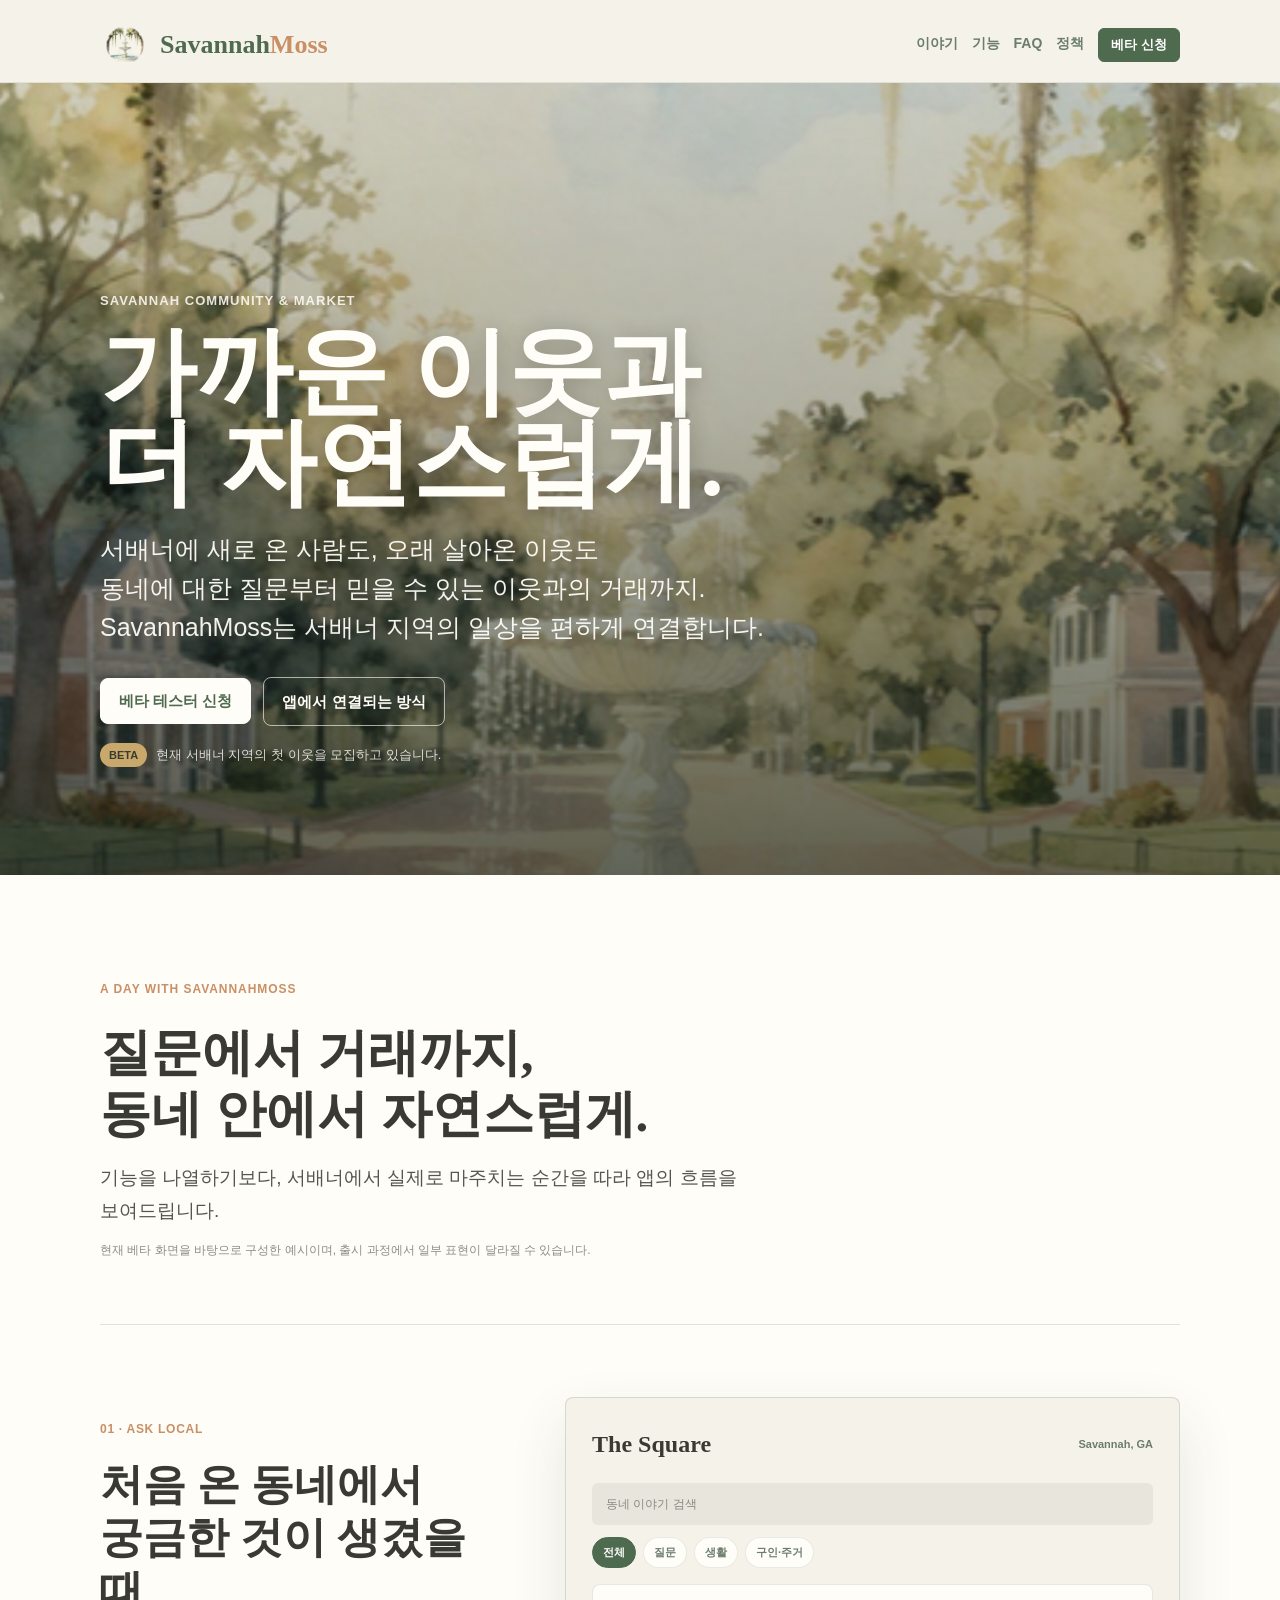
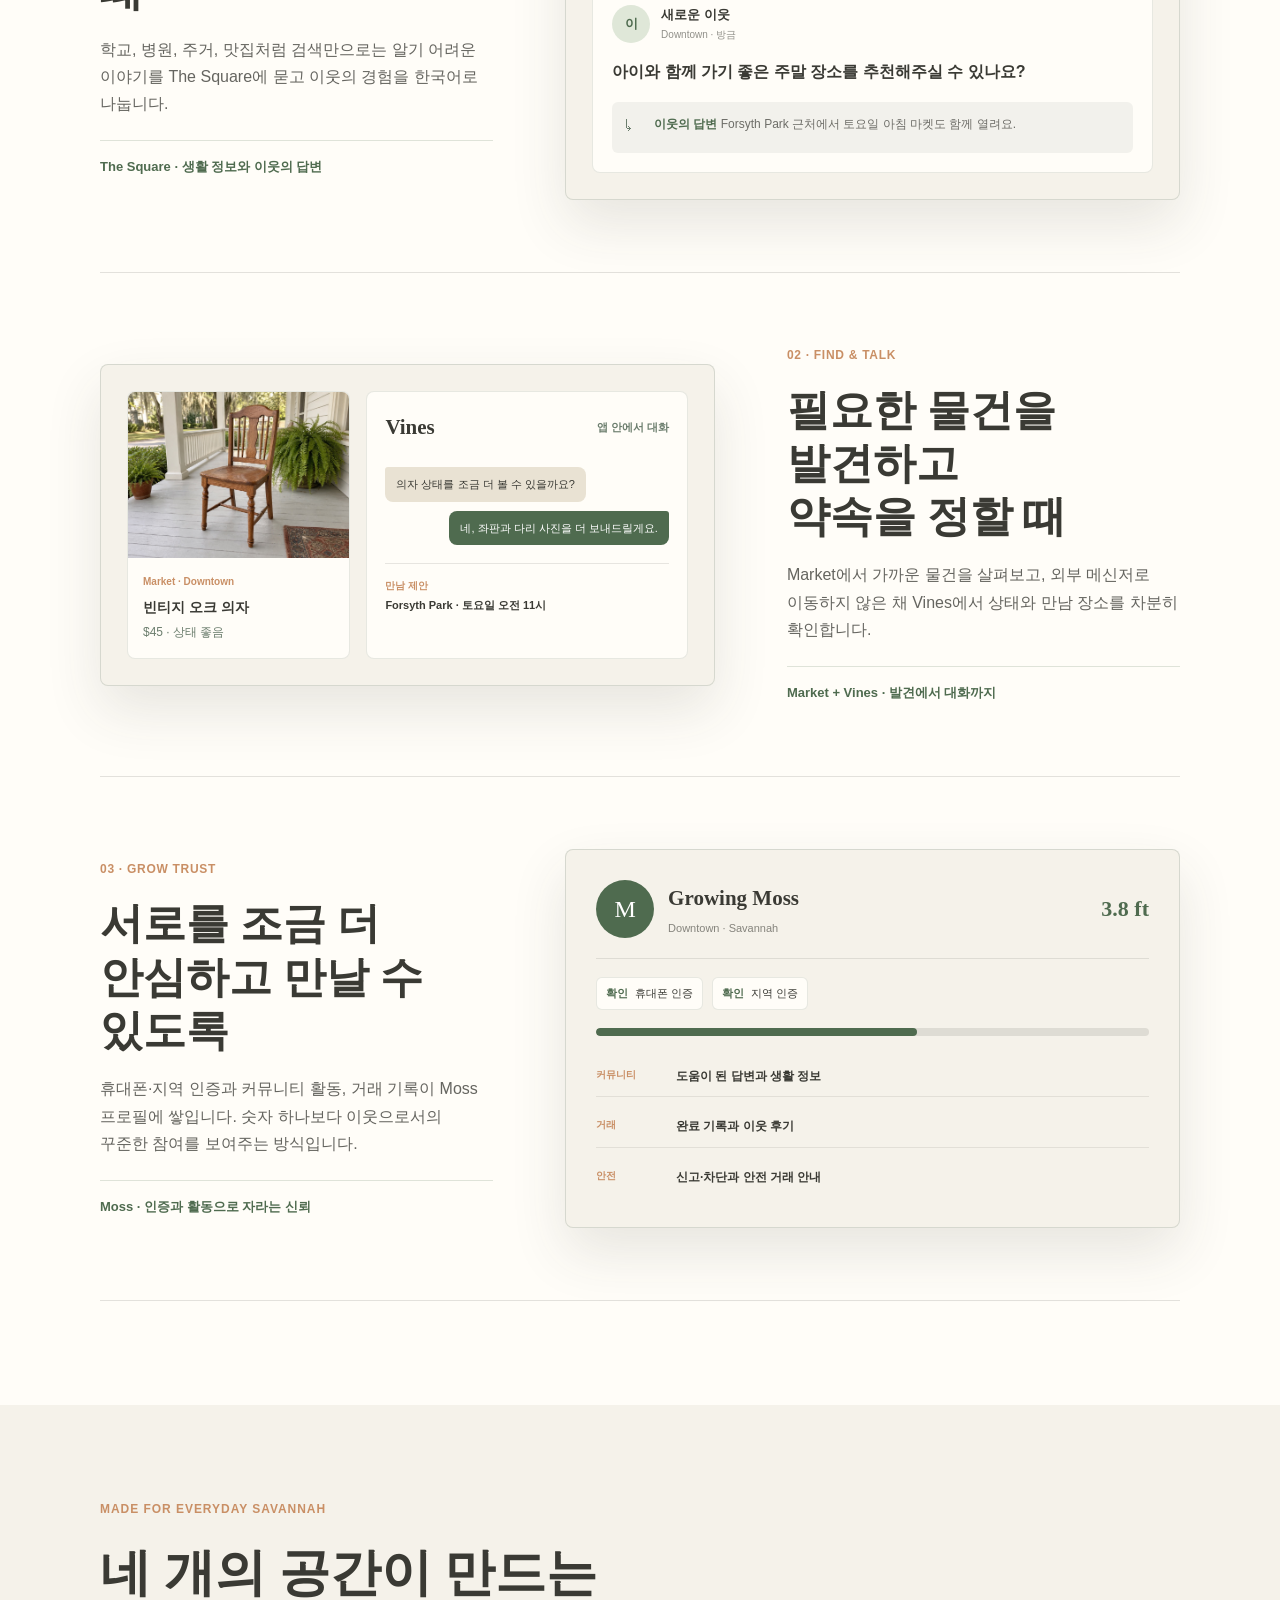
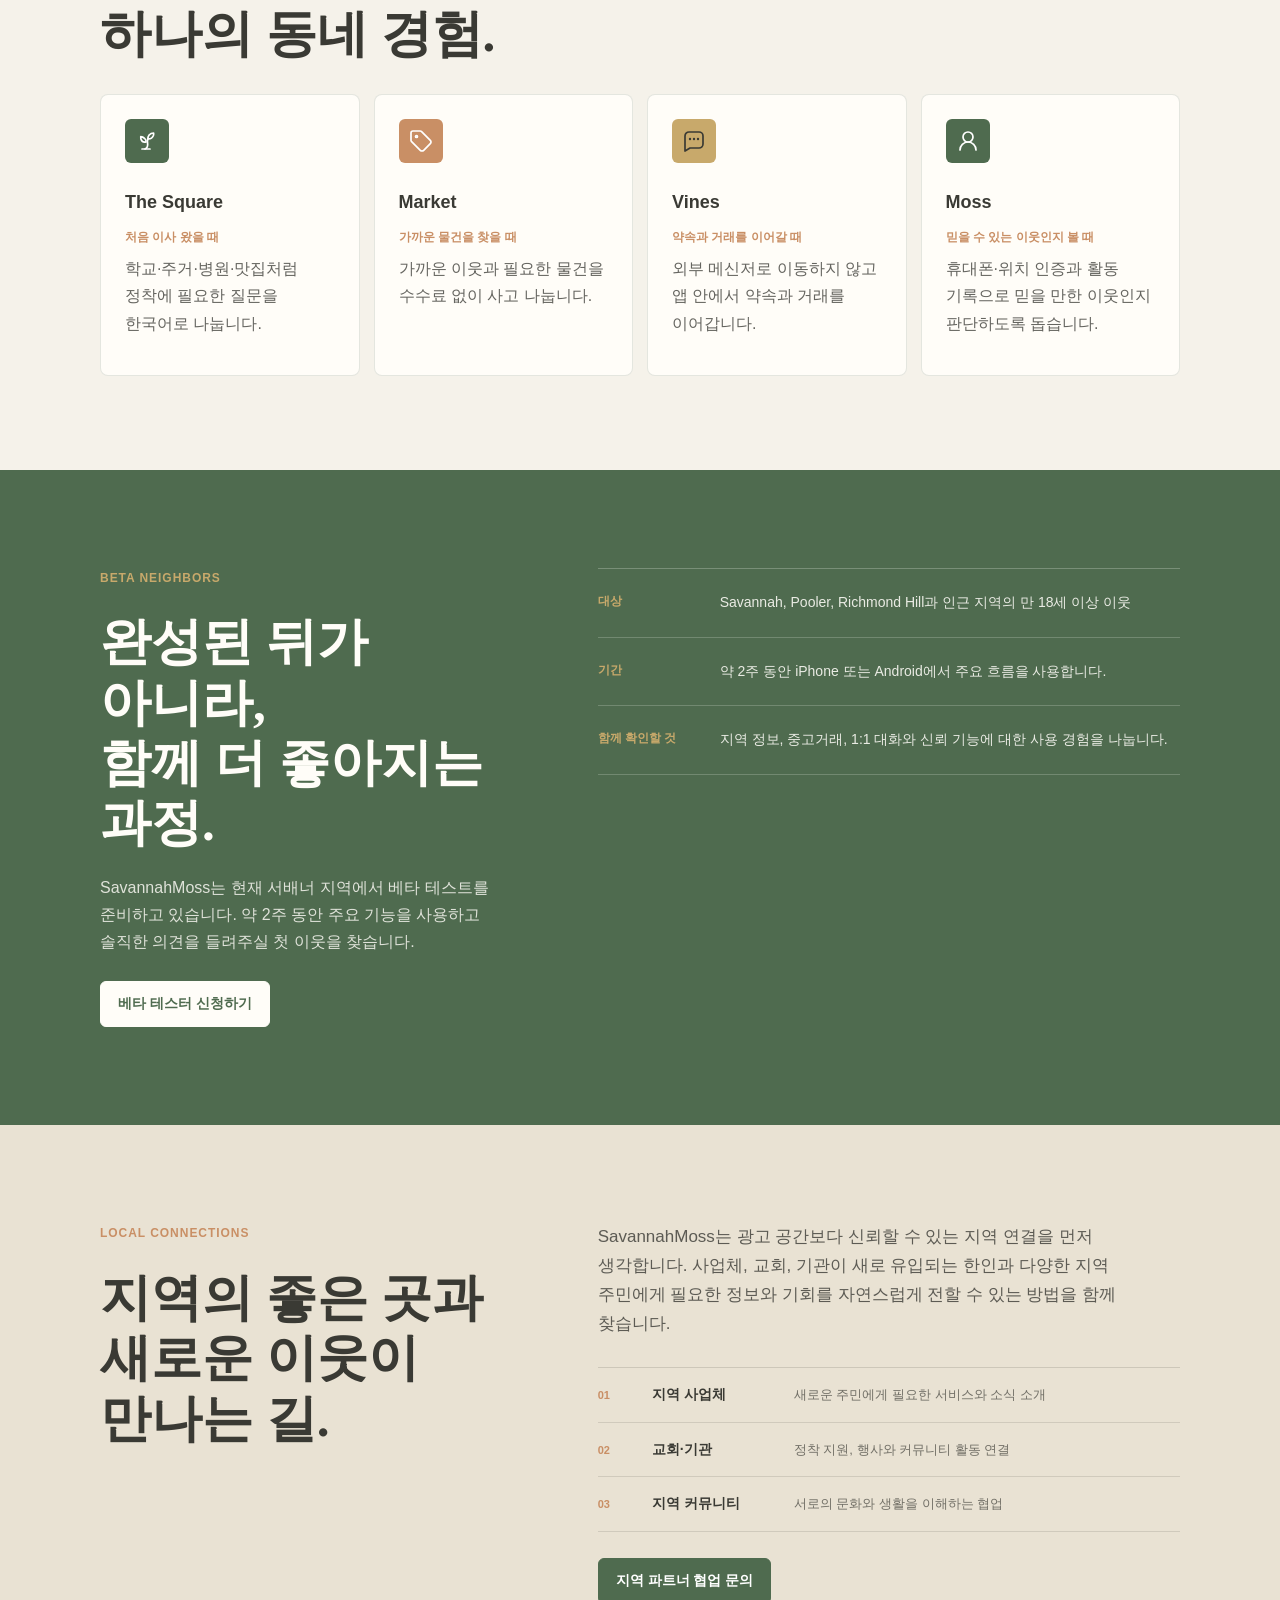
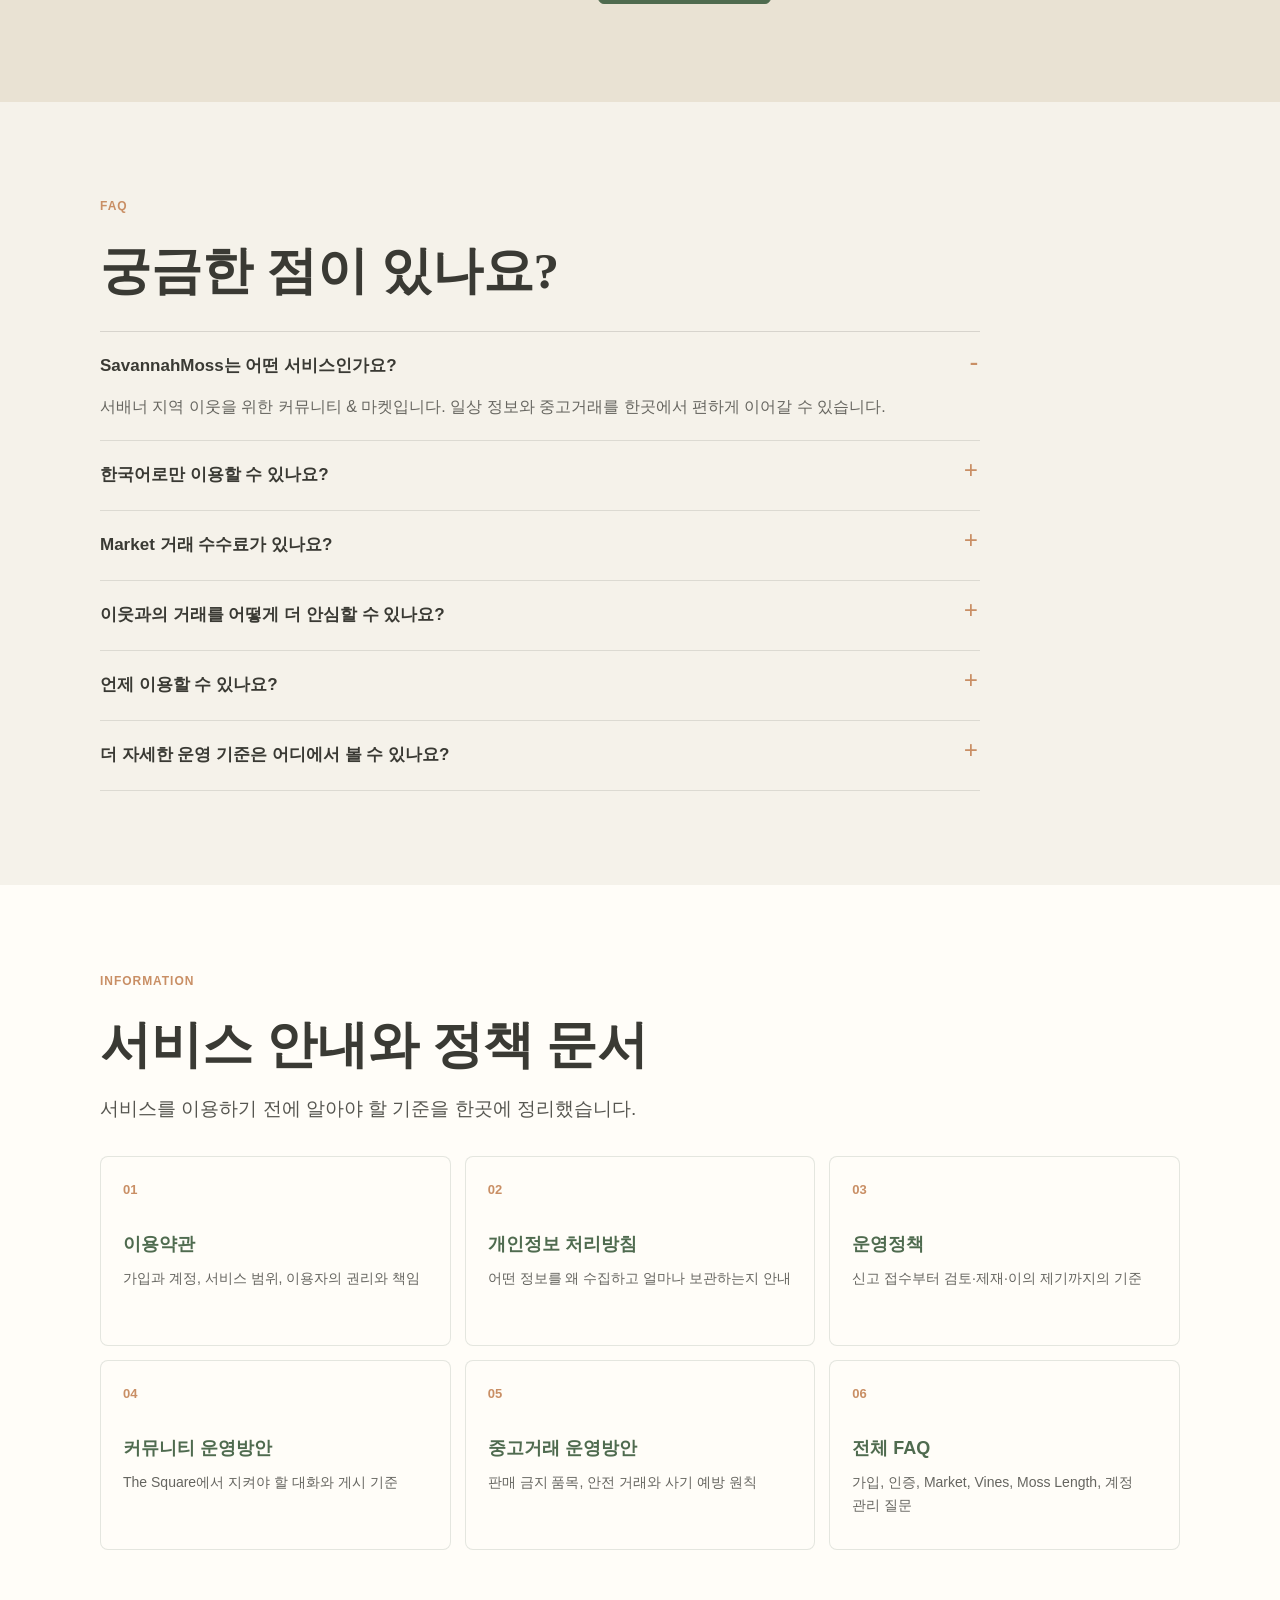
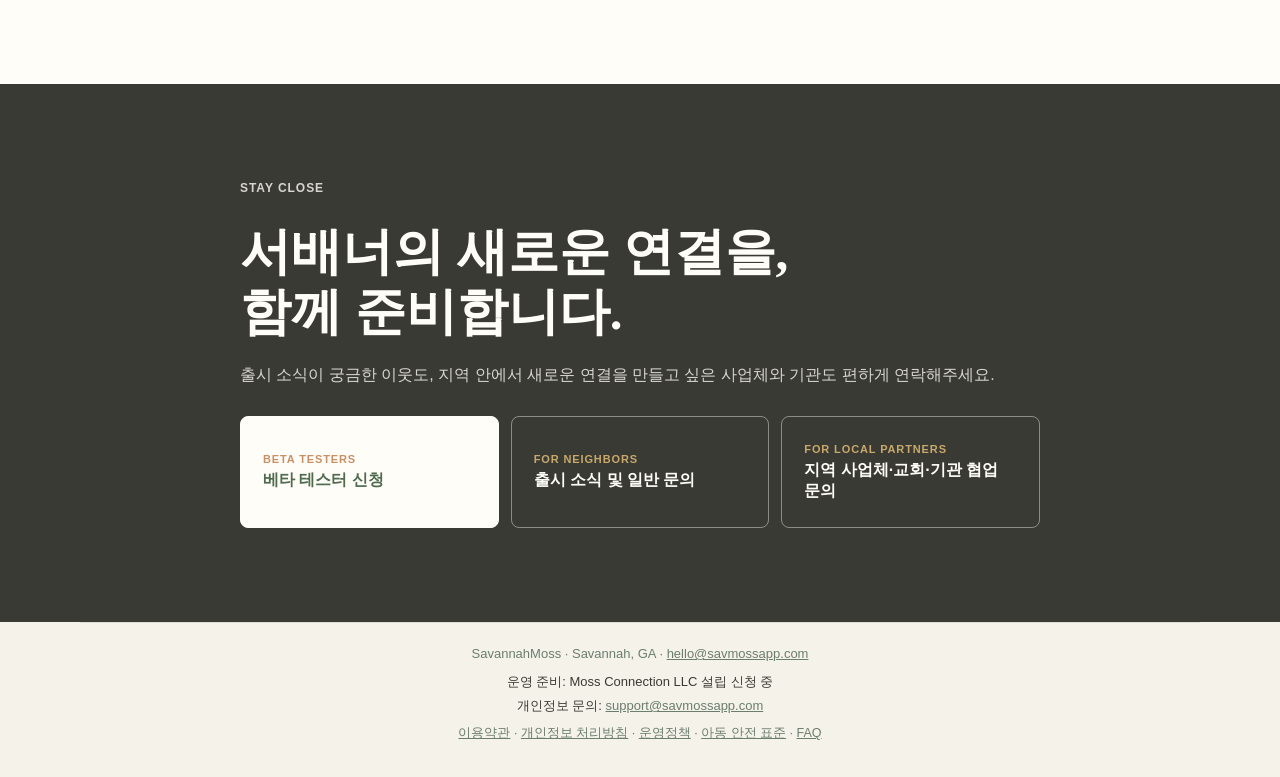
==== index.html @ a76e88a2 "Deploy SavannahMoss info site (2026-07-23T06:16:36Z)" ====
<!DOCTYPE html>
<html lang="ko">
<head>
  <meta charset="UTF-8" />
  <!-- 보안: 정적 호스팅(GitHub Pages)에서 meta 로 실제 동작하는 항목만 적용.
       X-Frame-Options/X-Content-Type-Options/HSTS/Permissions-Policy 및 CSP frame-ancestors 는
       meta 로는 무시되므로, 완전 적용하려면 Cloudflare 등 엣지에서 응답 헤더로 넣어야 함. -->
  <meta http-equiv="Content-Security-Policy" content="default-src 'self'; style-src 'self' 'unsafe-inline' https://fonts.googleapis.com; font-src https://fonts.gstatic.com; img-src 'self' data:; script-src 'self'; connect-src 'self' https://sxnxpjqaxuvuxhxgzcyn.supabase.co; base-uri 'self'; form-action 'self'; frame-ancestors 'none'" />
  <meta name="referrer" content="no-referrer" />
  <meta name="viewport" content="width=device-width, initial-scale=1.0" />
  <title>SavannahMoss | 서배너 지역 커뮤니티 &amp; 마켓</title>
  <meta name="description" content="SavannahMoss는 서배너에서 시작하는 한국어 우선 지역 커뮤니티 &amp; 마켓입니다. 이웃의 생활 정보와 거래를 연결하고, 장기적으로 더 다양한 지역 주민이 함께하는 플랫폼을 준비합니다." />
  <link rel="canonical" href="https://savmossapp.com/" />
  <meta property="og:title" content="SavannahMoss | 서배너 지역 커뮤니티 &amp; 마켓" />
  <meta property="og:description" content="한국어 커뮤니티에서 시작해 서배너 지역사회 전체의 이웃과 생활, 기회를 연결하는 플랫폼을 준비합니다." />
  <meta property="og:url" content="https://savmossapp.com/" />
  <meta property="og:type" content="website" />
  <meta property="og:image" content="https://savmossapp.com/intro-bg.jpg" />
  <meta property="og:image:alt" content="스패니쉬 모스가 드리운 서배너 광장" />
  <meta name="twitter:card" content="summary_large_image" />
  <meta name="twitter:title" content="SavannahMoss | 서배너 지역 커뮤니티 &amp; 마켓" />
  <meta name="twitter:description" content="한국어 커뮤니티에서 시작해 서배너 지역사회 전체의 이웃과 생활, 기회를 연결하는 플랫폼을 준비합니다." />
  <meta name="twitter:image" content="https://savmossapp.com/intro-bg.jpg" />
  <link rel="preconnect" href="https://fonts.googleapis.com" />
  <link rel="preconnect" href="https://fonts.gstatic.com" crossorigin />
  <link href="https://fonts.googleapis.com/css2?family=Playfair+Display:wght@600;700&amp;family=Noto+Sans+KR:wght@400;500;700&amp;display=swap" rel="stylesheet" />
  <link rel="icon" type="image/png" sizes="128x128" href="./favicon-tree.png?v=a211223e0542" />
  <link rel="shortcut icon" href="./favicon-tree.png?v=a211223e0542" />
  <link rel="apple-touch-icon" href="./favicon-tree.png?v=a211223e0542" />
  <link rel="stylesheet" href="./style.css?v=a211223e0542" />
  <script src="./site.js?v=a211223e0542-forms" defer></script>
</head>
<body class="home-page">
  <header class="site-header home-header">
    <div class="wide-wrap header-inner">
      <a class="brand-lockup" href="./index.html" aria-label="SavannahMoss 홈">
        <img class="brand-mark" src="./header-mark.png?v=a211223e0542" alt="" width="420" height="420" />
        <span class="site-title">Savannah<span class="accent">Moss</span></span>
      </a>
      <nav class="site-nav" aria-label="주요 페이지">
        <a href="./our-story.html">이야기</a>
        <a href="#experience">기능</a>
        <a href="#faq">FAQ</a>
        <a href="#policy">정책</a>
        <button class="nav-beta" type="button" data-open-dialog="beta-dialog">베타 신청</button>
      </nav>
    </div>
  </header>

  <main>
    <section class="hero" aria-labelledby="hero-title">
      <div class="hero-media" role="img" aria-label="스패니쉬 모스가 드리운 서배너 광장 일러스트"></div>
      <div class="hero-shade"></div>
      <div class="wide-wrap hero-content">
        <p class="eyebrow">Savannah Community &amp; Market</p>
        <h1 id="hero-title">가까운 이웃과<br />더 자연스럽게.</h1>
        <p class="hero-copy">
          서배너에 새로 온 사람도, 오래 살아온 이웃도<br />
          동네에 대한 질문부터 믿을 수 있는 이웃과의 거래까지.<br />
          SavannahMoss는 서배너 지역의 일상을 편하게 연결합니다.
        </p>
        <div class="hero-actions" role="group" aria-label="주요 이동">
          <button class="primary-action" type="button" data-open-dialog="beta-dialog">베타 테스터 신청</button>
          <a class="secondary-action" href="#experience">앱에서 연결되는 방식</a>
        </div>
        <p class="hero-status"><span>Beta</span> 현재 서배너 지역의 첫 이웃을 모집하고 있습니다.</p>
      </div>
    </section>

    <section class="product-experience" id="experience" aria-labelledby="experience-title">
      <div class="wide-wrap">
        <div class="section-heading experience-heading">
          <p class="section-kicker">A day with SavannahMoss</p>
          <h2 id="experience-title">질문에서 거래까지,<br />동네 안에서 자연스럽게.</h2>
          <p class="section-lede">
            기능을 나열하기보다, 서배너에서 실제로 마주치는 순간을 따라 앱의 흐름을 보여드립니다.
          </p>
          <p class="preview-note">현재 베타 화면을 바탕으로 구성한 예시이며, 출시 과정에서 일부 표현이 달라질 수 있습니다.</p>
        </div>

        <div class="experience-flow">
          <article class="experience-row">
            <div class="experience-copy">
              <span class="experience-step">01 · Ask local</span>
              <h3>처음 온 동네에서<br />궁금한 것이 생겼을 때</h3>
              <p>
                학교, 병원, 주거, 맛집처럼 검색만으로는 알기 어려운 이야기를 The Square에 묻고
                이웃의 경험을 한국어로 나눕니다.
              </p>
              <span class="flow-label">The Square · 생활 정보와 이웃의 답변</span>
            </div>
            <div class="app-preview square-preview" role="group" aria-label="The Square 질문과 답변 화면 예시">
              <div class="preview-bar">
                <strong>The Square</strong>
                <span>Savannah, GA</span>
              </div>
              <div class="preview-search">동네 이야기 검색</div>
              <div class="preview-chips" aria-hidden="true">
                <span class="active">전체</span><span>질문</span><span>생활</span><span>구인·주거</span>
              </div>
              <div class="preview-post">
                <div class="preview-author">
                  <span class="preview-avatar">이</span>
                  <span><strong>새로운 이웃</strong><small>Downtown · 방금</small></span>
                </div>
                <p>아이와 함께 가기 좋은 주말 장소를 추천해주실 수 있나요?</p>
                <div class="preview-answer">
                  <span aria-hidden="true">↳</span>
                  <p><strong>이웃의 답변</strong> Forsyth Park 근처에서 토요일 아침 마켓도 함께 열려요.</p>
                </div>
              </div>
            </div>
          </article>

          <article class="experience-row reverse">
            <div class="experience-copy">
              <span class="experience-step">02 · Find &amp; talk</span>
              <h3>필요한 물건을 발견하고<br />약속을 정할 때</h3>
              <p>
                Market에서 가까운 물건을 살펴보고, 외부 메신저로 이동하지 않은 채 Vines에서
                상태와 만남 장소를 차분히 확인합니다.
              </p>
              <span class="flow-label">Market + Vines · 발견에서 대화까지</span>
            </div>
            <div class="app-preview market-preview" role="group" aria-label="Market 상품과 Vines 대화 화면 예시">
              <div class="market-listing">
                <img src="./market-chair.jpg?v=a211223e0542" alt="밝은 서배너 현관에 놓인 빈티지 오크 의자" width="1000" height="750" loading="lazy" />
                <div class="listing-copy">
                  <span>Market · Downtown</span>
                  <strong>빈티지 오크 의자</strong>
                  <p>$45 · 상태 좋음</p>
                </div>
              </div>
              <div class="vines-panel">
                <div class="preview-bar">
                  <strong>Vines</strong>
                  <span>앱 안에서 대화</span>
                </div>
                <div class="chat-line received">의자 상태를 조금 더 볼 수 있을까요?</div>
                <div class="chat-line sent">네, 좌판과 다리 사진을 더 보내드릴게요.</div>
                <div class="meeting-note"><strong>만남 제안</strong><span>Forsyth Park · 토요일 오전 11시</span></div>
              </div>
            </div>
          </article>

          <article class="experience-row">
            <div class="experience-copy">
              <span class="experience-step">03 · Grow trust</span>
              <h3>서로를 조금 더<br />안심하고 만날 수 있도록</h3>
              <p>
                휴대폰·지역 인증과 커뮤니티 활동, 거래 기록이 Moss 프로필에 쌓입니다.
                숫자 하나보다 이웃으로서의 꾸준한 참여를 보여주는 방식입니다.
              </p>
              <span class="flow-label">Moss · 인증과 활동으로 자라는 신뢰</span>
            </div>
            <div class="app-preview moss-preview" role="group" aria-label="Moss 프로필과 활동 기록 화면 예시">
              <div class="moss-profile-head">
                <span class="moss-avatar" aria-hidden="true">M</span>
                <div>
                  <strong>Growing Moss</strong>
                  <p>Downtown · Savannah</p>
                </div>
                <span class="moss-length">3.8 ft</span>
              </div>
              <div class="verification-row">
                <span><b>확인</b> 휴대폰 인증</span>
                <span><b>확인</b> 지역 인증</span>
              </div>
              <div class="moss-progress" role="progressbar" aria-label="Growing Moss 단계 진행률" aria-valuemin="0" aria-valuemax="100" aria-valuenow="58"><span></span></div>
              <div class="activity-lines">
                <p><span>커뮤니티</span><strong>도움이 된 답변과 생활 정보</strong></p>
                <p><span>거래</span><strong>완료 기록과 이웃 후기</strong></p>
                <p><span>안전</span><strong>신고·차단과 안전 거래 안내</strong></p>
              </div>
            </div>
          </article>
        </div>
      </div>
    </section>

    <section class="wide-wrap feature-section" id="features">
      <div class="section-heading">
        <p class="section-kicker">Made for everyday Savannah</p>
        <h2>네 개의 공간이 만드는<br />하나의 동네 경험.</h2>
      </div>

      <div class="feature-grid">
        <article class="feature-card">
          <span class="feature-icon" aria-hidden="true">
            <svg viewBox="0 0 24 24" fill="none" stroke="currentColor" stroke-width="1.7" stroke-linecap="round" stroke-linejoin="round">
              <path d="M7 20h8" />
              <path d="M10 20c5.5-2.5.8-6.4 3-10" />
              <path d="M9.5 9.4c1.1.8 1.8 2.2 1.5 3.6-2.2.5-4.3-.7-5-2.8-.3-.8-.2-1.7-.2-2.6 1.3 0 2.6.6 3.7 1.8Z" />
              <path d="M14.1 6a6.8 6.8 0 0 0-1.2 3.9c2.4.2 4.6-1.2 5.5-3.4.3-.8.3-1.7.2-2.5-1.7 0-3.3.7-4.5 2Z" />
            </svg>
          </span>
          <h3>The Square</h3>
          <p class="feature-context">처음 이사 왔을 때</p>
          <p>학교·주거·병원·맛집처럼 정착에 필요한 질문을 한국어로 나눕니다.</p>
        </article>
        <article class="feature-card">
          <span class="feature-icon clay" aria-hidden="true">
            <svg viewBox="0 0 24 24" fill="none" stroke="currentColor" stroke-width="1.7" stroke-linecap="round" stroke-linejoin="round">
              <path d="M12.6 2.6A2 2 0 0 0 11.2 2H4a2 2 0 0 0-2 2v7.2a2 2 0 0 0 .6 1.4l8.7 8.7a2.4 2.4 0 0 0 3.4 0l6.6-6.6a2.4 2.4 0 0 0 0-3.4Z" />
              <circle cx="7.5" cy="7.5" r="1" />
            </svg>
          </span>
          <h3>Market</h3>
          <p class="feature-context">가까운 물건을 찾을 때</p>
          <p>가까운 이웃과 필요한 물건을 수수료 없이 사고 나눕니다.</p>
        </article>
        <article class="feature-card">
          <span class="feature-icon gold" aria-hidden="true">
            <svg viewBox="0 0 24 24" fill="none" stroke="currentColor" stroke-width="1.7" stroke-linecap="round" stroke-linejoin="round">
              <path d="M21 15a4 4 0 0 1-4 4H8l-5 3V7a4 4 0 0 1 4-4h10a4 4 0 0 1 4 4Z" />
              <path d="M8 10h.01M12 10h.01M16 10h.01" stroke-width="2.4" />
            </svg>
          </span>
          <h3>Vines</h3>
          <p class="feature-context">약속과 거래를 이어갈 때</p>
          <p>외부 메신저로 이동하지 않고 앱 안에서 약속과 거래를 이어갑니다.</p>
        </article>
        <article class="feature-card">
          <span class="feature-icon" aria-hidden="true">
            <svg viewBox="0 0 24 24" fill="none" stroke="currentColor" stroke-width="1.7" stroke-linecap="round" stroke-linejoin="round">
              <circle cx="12" cy="8" r="5" />
              <path d="M20 21a8 8 0 0 0-16 0" />
            </svg>
          </span>
          <h3>Moss</h3>
          <p class="feature-context">믿을 수 있는 이웃인지 볼 때</p>
          <p>휴대폰·위치 인증과 활동 기록으로 믿을 만한 이웃인지 판단하도록 돕습니다.</p>
        </article>
      </div>
    </section>

    <section class="beta-band" id="beta" aria-labelledby="beta-title">
      <div class="wide-wrap beta-layout">
        <div class="beta-copy">
          <p class="section-kicker">Beta neighbors</p>
          <h2 id="beta-title">완성된 뒤가 아니라,<br />함께 더 좋아지는 과정.</h2>
          <p>
            SavannahMoss는 현재 서배너 지역에서 베타 테스트를 준비하고 있습니다.
            약 2주 동안 주요 기능을 사용하고 솔직한 의견을 들려주실 첫 이웃을 찾습니다.
          </p>
          <button class="beta-apply" type="button" data-open-dialog="beta-dialog">베타 테스터 신청하기</button>
        </div>
        <dl class="beta-details">
          <div>
            <dt>대상</dt>
            <dd>Savannah, Pooler, Richmond Hill과 인근 지역의 만 18세 이상 이웃</dd>
          </div>
          <div>
            <dt>기간</dt>
            <dd>약 2주 동안 iPhone 또는 Android에서 주요 흐름을 사용합니다.</dd>
          </div>
          <div>
            <dt>함께 확인할 것</dt>
            <dd>지역 정보, 중고거래, 1:1 대화와 신뢰 기능에 대한 사용 경험을 나눕니다.</dd>
          </div>
        </dl>
      </div>
    </section>

    <section class="partner-band" id="partners" aria-labelledby="partners-title">
      <div class="wide-wrap partner-layout">
        <div>
          <p class="section-kicker">Local connections</p>
          <h2 id="partners-title">지역의 좋은 곳과<br />새로운 이웃이 만나는 길.</h2>
        </div>
        <div class="partner-copy">
          <p>
            SavannahMoss는 광고 공간보다 신뢰할 수 있는 지역 연결을 먼저 생각합니다.
            사업체, 교회, 기관이 새로 유입되는 한인과 다양한 지역 주민에게 필요한 정보와 기회를
            자연스럽게 전할 수 있는 방법을 함께 찾습니다.
          </p>
          <ul class="partner-paths">
            <li><span>01</span><strong>지역 사업체</strong><small>새로운 주민에게 필요한 서비스와 소식 소개</small></li>
            <li><span>02</span><strong>교회·기관</strong><small>정착 지원, 행사와 커뮤니티 활동 연결</small></li>
            <li><span>03</span><strong>지역 커뮤니티</strong><small>서로의 문화와 생활을 이해하는 협업</small></li>
          </ul>
          <button class="partner-action" type="button" data-open-dialog="contact-dialog" data-inquiry-type="business">
            지역 파트너 협업 문의
          </button>
        </div>
      </div>
    </section>

    <section class="wide-wrap faq-section" id="faq" aria-labelledby="faq-title">
      <div class="section-heading">
        <p class="section-kicker">FAQ</p>
        <h2 id="faq-title">궁금한 점이 있나요?</h2>
      </div>
      <div class="faq-list">
        <details open>
          <summary>SavannahMoss는 어떤 서비스인가요?</summary>
          <p>서배너 지역 이웃을 위한 커뮤니티 &amp; 마켓입니다. 일상 정보와 중고거래를 한곳에서 편하게 이어갈 수 있습니다.</p>
        </details>
        <details>
          <summary>한국어로만 이용할 수 있나요?</summary>
          <p>처음에는 한국어를 우선 제공합니다. 향후 한국어, 영어, 스페인어 사용자가 같은 지역 이야기를 각자의 언어로 이해할 수 있도록 게시글 번역 기능을 제공하는 방향을 계획하고 있습니다.</p>
        </details>
        <details>
          <summary>Market 거래 수수료가 있나요?</summary>
          <p>개인 간 중고거래에는 거래 수수료가 없습니다. 가까운 이웃과 직접 만나 물건을 확인한 뒤 거래하는 방식을 권장합니다.</p>
        </details>
        <details>
          <summary>이웃과의 거래를 어떻게 더 안심할 수 있나요?</summary>
          <p>서배너 지역·휴대폰 인증, 앱 안 대화, 신고와 차단 기능을 통해 상대를 확인하고 문제 상황에 대응할 수 있도록 설계했습니다.</p>
        </details>
        <details>
          <summary>언제 이용할 수 있나요?</summary>
          <p>현재 서배너 지역 베타 테스트를 준비하고 있습니다. 베타 테스터로 신청하거나 일반 문의를 남기면 참여 및 출시 소식을 이메일로 안내드립니다.</p>
        </details>
        <details>
          <summary>더 자세한 운영 기준은 어디에서 볼 수 있나요?</summary>
          <p>이용약관, 개인정보 처리방침, 운영정책에서 확인할 수 있습니다.</p>
        </details>
      </div>
    </section>

    <section class="policy-band" id="policy">
      <div class="wide-wrap">
        <div class="section-heading">
          <p class="section-kicker">Information</p>
          <h2>서비스 안내와 정책 문서</h2>
          <p class="section-lede policy-lede">서비스를 이용하기 전에 알아야 할 기준을 한곳에 정리했습니다.</p>
        </div>
        <div class="policy-grid">
          <a class="policy-link" href="./terms-of-service.html">
            <span>01</span>
            <strong>이용약관</strong>
            <p>가입과 계정, 서비스 범위, 이용자의 권리와 책임</p>
          </a>
          <a class="policy-link" href="./privacy-policy.html">
            <span>02</span>
            <strong>개인정보 처리방침</strong>
            <p>어떤 정보를 왜 수집하고 얼마나 보관하는지 안내</p>
          </a>
          <a class="policy-link" href="./operation-policy.html">
            <span>03</span>
            <strong>운영정책</strong>
            <p>신고 접수부터 검토·제재·이의 제기까지의 기준</p>
          </a>
          <a class="policy-link" href="./community-policy.html">
            <span>04</span>
            <strong>커뮤니티 운영방안</strong>
            <p>The Square에서 지켜야 할 대화와 게시 기준</p>
          </a>
          <a class="policy-link" href="./market-policy.html">
            <span>05</span>
            <strong>중고거래 운영방안</strong>
            <p>판매 금지 품목, 안전 거래와 사기 예방 원칙</p>
          </a>
          <a class="policy-link" href="./faq.html">
            <span>06</span>
            <strong>전체 FAQ</strong>
            <p>가입, 인증, Market, Vines, Moss Length, 계정 관리 질문</p>
          </a>
        </div>
      </div>
    </section>

    <section class="contact-band" id="contact">
      <div class="wide-wrap final-cta">
        <p class="section-kicker">Stay close</p>
        <h2>서배너의 새로운 연결을,<br />함께 준비합니다.</h2>
        <p>출시 소식이 궁금한 이웃도, 지역 안에서 새로운 연결을 만들고 싶은 사업체와 기관도 편하게 연락해주세요.</p>
        <div class="contact-actions" role="group" aria-label="문의 및 신청 유형">
          <button class="contact-action primary" type="button" data-open-dialog="beta-dialog">
            <span>Beta testers</span>
            <strong>베타 테스터 신청</strong>
          </button>
          <button class="contact-action secondary" type="button" data-open-dialog="contact-dialog" data-inquiry-type="launch">
            <span>For neighbors</span>
            <strong>출시 소식 및 일반 문의</strong>
          </button>
          <button class="contact-action secondary" type="button" data-open-dialog="contact-dialog" data-inquiry-type="business">
            <span>For local partners</span>
            <strong>지역 사업체·교회·기관 협업 문의</strong>
          </button>
        </div>
      </div>
    </section>
  </main>

  <dialog class="form-dialog" id="contact-dialog" aria-labelledby="contact-dialog-title">
    <div class="dialog-shell">
      <div class="dialog-header">
        <div>
          <p class="section-kicker">Contact</p>
          <h2 id="contact-dialog-title">SavannahMoss에 문의하기</h2>
          <p>남겨주신 내용은 확인 후 입력한 이메일로 답변드립니다.</p>
        </div>
        <button class="dialog-close" type="button" data-dialog-close aria-label="문의 창 닫기">&times;</button>
      </div>

      <form class="public-form" id="contact-form" data-form-type="contact">
        <div class="form-trap" aria-hidden="true">
          <label for="contact-website">Website</label>
          <input id="contact-website" name="website" type="text" tabindex="-1" autocomplete="off" />
        </div>
        <input name="startedAt" type="hidden" />

        <div class="form-field full-width">
          <label for="inquiry-type">문의 유형 <span aria-hidden="true">*</span></label>
          <select id="inquiry-type" name="inquiryType" required>
            <option value="launch">출시 소식 및 일반 문의</option>
            <option value="business">지역 사업체 협업 문의</option>
            <option value="church_organization">교회·기관 협업 문의</option>
            <option value="general">기타 문의</option>
            <option value="bug">웹사이트 오류 제보</option>
          </select>
        </div>
        <div class="form-field">
          <label for="contact-name">이름 <span aria-hidden="true">*</span></label>
          <input id="contact-name" name="name" type="text" maxlength="80" autocomplete="name" required />
        </div>
        <div class="form-field">
          <label for="contact-email">이메일 <span aria-hidden="true">*</span></label>
          <input id="contact-email" name="email" type="email" maxlength="254" autocomplete="email" required />
        </div>
        <div class="form-field full-width" data-organization-field>
          <label for="contact-organization">사업체·기관명 <span class="optional-label">선택</span></label>
          <input id="contact-organization" name="organization" type="text" maxlength="120" autocomplete="organization" />
        </div>
        <div class="form-field full-width">
          <label for="contact-language">답변 희망 언어 <span aria-hidden="true">*</span></label>
          <select id="contact-language" name="preferredLanguage" required>
            <option value="ko">한국어</option>
            <option value="en">English</option>
          </select>
        </div>
        <div class="form-field full-width">
          <label for="contact-message">문의 내용 <span aria-hidden="true">*</span></label>
          <textarea id="contact-message" name="message" minlength="10" maxlength="2000" rows="6" required></textarea>
          <small>10자 이상 2,000자 이하로 작성해주세요.</small>
        </div>
        <label class="consent-row full-width">
          <input name="privacyConsent" type="checkbox" required />
          <span><a href="./privacy-policy.html" target="_blank" rel="noopener">개인정보 처리방침</a>을 확인했으며, 문의 처리에 필요한 개인정보 수집·이용에 동의합니다. <b aria-hidden="true">*</b></span>
        </label>

        <div class="form-footer full-width">
          <p class="form-status" role="status" aria-live="polite"></p>
          <button class="form-submit" type="submit">문의 보내기</button>
        </div>
      </form>
    </div>
  </dialog>

  <dialog class="form-dialog" id="beta-dialog" aria-labelledby="beta-dialog-title">
    <div class="dialog-shell">
      <div class="dialog-header">
        <div>
          <p class="section-kicker">Beta testers</p>
          <h2 id="beta-dialog-title">첫 이웃으로 함께해주세요</h2>
          <p>약 2주 동안 주요 기능을 사용하고 솔직한 의견을 들려주실 분을 찾고 있습니다.</p>
        </div>
        <button class="dialog-close" type="button" data-dialog-close aria-label="베타 신청 창 닫기">&times;</button>
      </div>

      <form class="public-form" id="beta-form" data-form-type="beta">
        <div class="form-trap" aria-hidden="true">
          <label for="beta-website">Website</label>
          <input id="beta-website" name="website" type="text" tabindex="-1" autocomplete="off" />
        </div>
        <input name="startedAt" type="hidden" />

        <div class="form-field">
          <label for="beta-name">이름 또는 닉네임 <span aria-hidden="true">*</span></label>
          <input id="beta-name" name="name" type="text" maxlength="80" autocomplete="name" required />
        </div>
        <div class="form-field">
          <label for="beta-email">초대받을 이메일 <span aria-hidden="true">*</span></label>
          <input id="beta-email" name="email" type="email" maxlength="254" autocomplete="email" required />
        </div>

        <fieldset class="form-field full-width choice-field" data-required-group="platforms" tabindex="-1">
          <legend>사용 가능한 기기 <span aria-hidden="true">*</span></legend>
          <div class="choice-row">
            <label><input name="platforms" type="checkbox" value="ios" /> <span>iPhone</span></label>
            <label><input name="platforms" type="checkbox" value="android" /> <span>Android</span></label>
          </div>
        </fieldset>

        <div class="form-field">
          <label for="beta-region">생활 지역 <span aria-hidden="true">*</span></label>
          <select id="beta-region" name="region" required>
            <option value="">선택해주세요</option>
            <option value="savannah">Savannah</option>
            <option value="pooler">Pooler</option>
            <option value="richmond_hill">Richmond Hill</option>
            <option value="nearby_other">그 외 인근 지역</option>
          </select>
        </div>
        <div class="form-field">
          <label for="beta-language">주로 사용할 언어 <span aria-hidden="true">*</span></label>
          <select id="beta-language" name="preferredLanguage" required>
            <option value="ko">한국어</option>
            <option value="en">English</option>
            <option value="es">Español</option>
          </select>
        </div>

        <fieldset class="form-field full-width choice-field" data-required-group="interests" tabindex="-1">
          <legend>테스트하고 싶은 기능 <span aria-hidden="true">*</span></legend>
          <div class="choice-row">
            <label><input name="interests" type="checkbox" value="community" /> <span>지역 커뮤니티</span></label>
            <label><input name="interests" type="checkbox" value="market" /> <span>중고거래</span></label>
            <label><input name="interests" type="checkbox" value="messaging" /> <span>1:1 대화</span></label>
            <label><input name="interests" type="checkbox" value="local_business" /> <span>지역 사업체 연결</span></label>
          </div>
        </fieldset>

        <div class="form-field">
          <label for="device-model">기기 모델 <span class="optional-label">선택</span></label>
          <input id="device-model" name="deviceModel" type="text" maxlength="100" placeholder="예: iPhone 15" />
        </div>
        <div class="form-field">
          <label for="os-version">OS 버전 <span class="optional-label">선택</span></label>
          <input id="os-version" name="osVersion" type="text" maxlength="60" placeholder="예: iOS 18" />
        </div>

        <div class="form-field full-width">
          <label for="beta-motivation">참여하고 싶은 이유 <span class="optional-label">선택</span></label>
          <textarea id="beta-motivation" name="motivation" maxlength="1000" rows="4" placeholder="기대하는 점이나 자주 이용할 기능을 알려주세요."></textarea>
        </div>

        <div class="consent-list full-width">
          <label class="consent-row">
            <input name="age18Confirmed" type="checkbox" required />
            <span>만 18세 이상입니다. <b aria-hidden="true">*</b></span>
          </label>
          <label class="consent-row">
            <input name="participationConfirmed" type="checkbox" required />
            <span>약 2주 동안 앱을 사용하고 피드백을 전달할 수 있습니다. <b aria-hidden="true">*</b></span>
          </label>
          <label class="consent-row">
            <input name="betaTermsConsent" type="checkbox" required />
            <span>베타 버전에서는 오류가 발생하거나 테스트 데이터가 초기화될 수 있음을 이해합니다. <b aria-hidden="true">*</b></span>
          </label>
          <label class="consent-row">
            <input name="privacyConsent" type="checkbox" required />
            <span><a href="./privacy-policy.html" target="_blank" rel="noopener">개인정보 처리방침</a>을 확인했으며, 베타 참여 검토에 필요한 개인정보 수집·이용에 동의합니다. <b aria-hidden="true">*</b></span>
          </label>
          <label class="consent-row optional-consent">
            <input name="interviewOptIn" type="checkbox" />
            <span>추가 인터뷰나 사용성 테스트 연락을 받아도 좋습니다. <span class="optional-label">선택</span></span>
          </label>
        </div>

        <div class="form-footer full-width">
          <p class="form-status" role="status" aria-live="polite"></p>
          <button class="form-submit" type="submit">베타 테스터 신청하기</button>
        </div>
      </form>
    </div>
  </dialog>

  <dialog class="form-dialog success-dialog" id="beta-success-dialog" aria-labelledby="beta-success-title" aria-describedby="beta-success-description">
    <div class="dialog-shell success-dialog-shell">
      <button class="dialog-close success-dialog-close" type="button" data-dialog-close aria-label="신청 완료 창 닫기">&times;</button>
      <div class="success-mark" aria-hidden="true">
        <svg viewBox="0 0 24 24" fill="none" stroke="currentColor" stroke-width="1.8" stroke-linecap="round" stroke-linejoin="round">
          <path d="m7.5 12.5 3 3 6-7" />
        </svg>
      </div>
      <p class="section-kicker">Welcome, first neighbor</p>
      <h2 id="beta-success-title">신청이 완료됐어요</h2>
      <p id="beta-success-description">
        SavannahMoss의 첫 이웃으로 함께해 주셔서 감사합니다.<br />
        신청 내용을 확인한 뒤 입력하신 이메일로 안내드릴게요.
      </p>
      <button class="success-confirm" type="button" data-dialog-close>확인</button>
    </div>
  </dialog>

  <footer class="site-footer wide-footer">
    <div>SavannahMoss · Savannah, GA · <a href="mailto:hello@savmossapp.com">hello@savmossapp.com</a></div>
    <div class="operator-info">
      <!-- 법인 설립 승인 후 정식 법인명 및 등록 정보를 이 문구에 반영합니다. -->
      <span>운영 준비: Moss Connection LLC 설립 신청 중</span>
      <span>개인정보 문의: <a href="mailto:support@savmossapp.com">support@savmossapp.com</a></span>
    </div>
    <div class="footer-legal">
      <a href="./terms-of-service.html">이용약관</a> ·
      <a href="./privacy-policy.html">개인정보 처리방침</a> ·
      <a href="./operation-policy.html">운영정책</a> ·
      <a href="./child-safety.html">아동 안전 표준</a> ·
      <a href="#faq">FAQ</a>
    </div>
  </footer>
</body>
</html>
---- style.css ----
/* SavannahMoss 안내 사이트 — 공통 스타일 */

:root {
  --moss-green: #6b7d6d;
  --live-oak: #4f6b4f;
  --southern-mist: #f5f2ea;
  --savannah-clay: #c98f65;
  --golden-moss: #c8a96b;
  --deep-bark: #3a3a34;
  --soft-sage: #dfe7d8;
  --paper: #fffdf8;
  --mist-deep: #e9e2d3;

  --max-width: 760px;
  --wide-width: 1120px;
  --font-title: 'Playfair Display', 'Noto Sans KR', serif;
  --font-body: 'Noto Sans KR', -apple-system, BlinkMacSystemFont, sans-serif;
}

* {
  box-sizing: border-box;
}

html {
  -webkit-text-size-adjust: 100%;
  scroll-behavior: smooth;
}

#features,
#experience,
#beta,
#partners,
#faq,
#policy,
#contact {
  scroll-margin-top: 110px;
}

body {
  margin: 0;
  padding: 0;
  background-color: var(--southern-mist);
  color: var(--deep-bark);
  font-family: var(--font-body);
  line-height: 1.7;
  font-size: 16px;
  word-break: keep-all;
  overflow-wrap: break-word;
}

.wrap,
.wide-wrap {
  margin: 0 auto;
  padding: 0 20px 48px;
}

.wrap {
  max-width: var(--max-width);
}

.wide-wrap {
  max-width: var(--wide-width);
}

/* 헤더 */
header.site-header {
  background-color: rgba(245, 242, 234, 0.94);
  border-bottom: 1px solid rgba(58, 58, 52, 0.1);
  padding: 20px 0 12px;
  margin-bottom: 32px;
}

header.site-header.home-header {
  position: sticky;
  top: 0;
  z-index: 20;
  margin-bottom: 0;
  backdrop-filter: blur(14px);
}

.header-inner {
  display: flex;
  align-items: center;
  justify-content: space-between;
  gap: 20px;
  padding-bottom: 0;
}

.site-title {
  font-family: var(--font-title);
  font-weight: 700;
  font-size: 26px;
  color: var(--live-oak);
  text-decoration: none;
  display: inline-block;
  letter-spacing: 0;
  white-space: nowrap;
}

.brand-lockup {
  display: inline-flex;
  align-items: center;
  gap: 10px;
  color: inherit;
  text-decoration: none;
}

.brand-mark {
  width: 50px;
  height: 50px;
  object-fit: contain;
  border-radius: 50%;
}

.site-title .accent {
  color: var(--savannah-clay);
}

nav.site-nav {
  margin-top: 10px;
  display: flex;
  flex-wrap: wrap;
  gap: 6px 14px;
}

.header-inner nav.site-nav {
  margin-top: 0;
  justify-content: flex-end;
}

nav.site-nav a {
  color: var(--moss-green);
  text-decoration: none;
  font-size: 14px;
  font-weight: 600;
  padding: 4px 0;
  border-bottom: 2px solid transparent;
}

.nav-beta {
  min-height: 34px;
  padding: 5px 12px;
  color: #fff;
  cursor: pointer;
  background-color: var(--live-oak);
  border: 1px solid var(--live-oak);
  border-radius: 6px;
  font-family: var(--font-body);
  font-size: 13px;
  font-weight: 700;
  line-height: 1.4;
  word-break: keep-all;
}

.nav-beta:hover,
.nav-beta:focus-visible {
  color: #fff;
  background-color: var(--deep-bark);
  border-color: var(--deep-bark);
}

nav.site-nav a:hover,
nav.site-nav a:focus {
  color: var(--live-oak);
  border-bottom-color: var(--golden-moss);
}

nav.site-nav a[aria-current='page'] {
  color: var(--live-oak);
  border-bottom-color: var(--live-oak);
}

a:focus-visible,
button:focus-visible,
input:focus-visible,
select:focus-visible,
textarea:focus-visible,
fieldset:focus-visible,
summary:focus-visible {
  outline: 3px solid var(--golden-moss);
  outline-offset: 4px;
}

/* 본문 타이포 */
main {
  min-height: 40vh;
}

h1,
h2 {
  font-family: var(--font-title);
  line-height: 1.18;
  letter-spacing: 0;
  word-break: keep-all;
  overflow-wrap: normal;
}

h1 {
  font-size: 30px;
  color: var(--deep-bark);
  margin: 0 0 8px;
}

h2 {
  font-size: 23px;
  color: var(--live-oak);
  margin: 40px 0 12px;
  padding-top: 8px;
  border-top: 1px solid rgba(107, 125, 109, 0.2);
}

.home-page h2 {
  font-size: clamp(31px, 4vw, 54px);
  color: var(--deep-bark);
  margin: 0;
  padding: 0;
  border: 0;
}

h2:first-of-type {
  border-top: none;
  margin-top: 24px;
}

h3 {
  font-family: var(--font-body);
  font-weight: 700;
  font-size: 16px;
  color: var(--deep-bark);
  margin: 20px 0 8px;
}

p {
  margin: 0 0 14px;
}

.lede {
  font-size: 17px;
  color: var(--deep-bark);
}

.subtitle {
  color: var(--moss-green);
  font-size: 15px;
  font-weight: 600;
  margin: 0 0 24px;
}

.section-kicker {
  color: var(--savannah-clay);
  font-size: 12px;
  font-weight: 700;
  letter-spacing: 0.08em;
  margin-bottom: 12px;
  text-transform: uppercase;
}

.section-lede {
  font-size: 19px;
  color: rgba(58, 58, 52, 0.86);
  margin: 0;
}

.section-heading {
  max-width: 760px;
  margin-bottom: 30px;
}

ul,
ol {
  margin: 0 0 16px;
  padding-left: 22px;
}

li {
  margin-bottom: 8px;
}

strong {
  color: var(--live-oak);
}

a {
  color: var(--savannah-clay);
}

a:hover {
  color: var(--live-oak);
}

hr {
  border: none;
  border-top: 1px solid rgba(58, 58, 52, 0.12);
  margin: 32px 0;
}

/* Home */
.hero {
  position: relative;
  min-height: 88svh;
  display: grid;
  align-items: end;
  overflow: hidden;
  color: #fffdf8;
}

.hero-media,
.hero-shade {
  position: absolute;
  inset: 0;
}

.hero-media {
  background-image: url('./intro-bg.jpg');
  background-position: center 38%;
  background-size: cover;
  transform: scale(1.02);
}

.hero-shade {
  background: linear-gradient(180deg, rgba(36, 43, 32, 0.2) 0%, rgba(36, 43, 32, 0.34) 42%, rgba(36, 43, 32, 0.72) 100%);
}

.hero-content {
  position: relative;
  z-index: 2;
  width: 100%;
  padding-top: 170px;
  padding-bottom: min(12vh, 110px);
}

.eyebrow {
  color: rgba(255, 253, 248, 0.86);
  font-size: 13px;
  font-weight: 700;
  letter-spacing: 0.08em;
  text-transform: uppercase;
}

.hero h1 {
  color: #fffdf8;
  font-size: clamp(52px, 7.5vw, 100px);
  line-height: 0.95;
  max-width: 980px;
  text-shadow: 0 2px 22px rgba(0, 0, 0, 0.22);
}

.hero-copy {
  max-width: 670px;
  color: rgba(255, 253, 248, 0.94);
  font-size: clamp(18px, 2.1vw, 25px);
  line-height: 1.55;
  margin-top: 22px;
}

.hero-route {
  color: rgba(255, 253, 248, 0.82);
  font-size: 13px;
  font-weight: 700;
  letter-spacing: 0.04em;
  margin: 18px 0 0;
}

.hero-route span {
  color: var(--golden-moss);
  padding: 0 5px;
}

.hero-actions,
.final-cta {
  display: flex;
  align-items: center;
  flex-wrap: wrap;
  gap: 12px;
}

.hero-actions {
  margin-top: 30px;
}

.primary-action,
.secondary-action {
  display: inline-flex;
  align-items: center;
  justify-content: center;
  min-height: 46px;
  border-radius: 8px;
  padding: 11px 18px;
  font-weight: 700;
  text-decoration: none;
  font-family: var(--font-body);
  font-size: 15px;
  cursor: pointer;
}

.primary-action {
  background-color: var(--paper);
  color: var(--live-oak);
  border: 1px solid var(--paper);
}

.primary-action:hover {
  color: var(--deep-bark);
  background-color: var(--soft-sage);
}

.secondary-action {
  border: 1px solid rgba(255, 253, 248, 0.62);
  background-color: transparent;
  color: #fffdf8;
}

.secondary-action:hover {
  border-color: #fffdf8;
  color: #fffdf8;
}

.hero-status {
  display: flex;
  align-items: center;
  gap: 9px;
  margin: 17px 0 0;
  color: rgba(255, 253, 248, 0.82);
  font-size: 13px;
}

.hero-status span {
  display: inline-flex;
  align-items: center;
  min-height: 24px;
  padding: 2px 9px;
  color: var(--deep-bark);
  background-color: var(--golden-moss);
  border-radius: 999px;
  font-size: 11px;
  font-weight: 700;
  text-transform: uppercase;
}

.intro-band,
.experience-band,
.policy-band {
  padding: 86px 0;
}

.intro-band {
  background-color: var(--paper);
}

.intro-grid,
.experience-grid {
  display: grid;
  grid-template-columns: minmax(0, 0.86fr) minmax(0, 1.14fr);
  gap: 52px;
  align-items: center;
  padding-bottom: 0;
}

.feature-section,
.trust-section,
.faq-section,
.final-cta {
  padding-top: 94px;
  padding-bottom: 94px;
}

.feature-grid {
  display: grid;
  grid-template-columns: repeat(4, minmax(0, 1fr));
  gap: 14px;
}

.feature-card,
.policy-link {
  background-color: var(--paper);
  border: 1px solid rgba(107, 125, 109, 0.18);
  border-radius: 8px;
}

.feature-card {
  min-height: 230px;
  padding: 24px;
}

.feature-icon {
  width: 44px;
  height: 44px;
  border-radius: 6px;
  display: inline-flex;
  align-items: center;
  justify-content: center;
  color: #fff;
  background-color: var(--live-oak);
  margin-bottom: 24px;
}

.feature-icon svg {
  width: 24px;
  height: 24px;
  flex: 0 0 auto;
}

.feature-icon.clay {
  background-color: var(--savannah-clay);
}

.feature-icon.gold {
  background-color: var(--golden-moss);
  color: var(--deep-bark);
}

.feature-card h3,
.trust-list h3 {
  font-size: 18px;
  margin: 0 0 9px;
}

.feature-card p,
.trust-list p,
.policy-link p,
.experience-grid p,
.reference-note p,
.final-cta p {
  color: rgba(58, 58, 52, 0.78);
}

.feature-card .feature-context {
  margin: 0 0 8px;
  color: var(--savannah-clay);
  font-size: 12px;
  font-weight: 700;
}

/* 앱 경험: 휴대폰 장식 없이 실제 제품 흐름을 보여주는 UI 프리뷰 */
.product-experience {
  padding: 104px 0;
  background-color: var(--paper);
}

.product-experience > .wide-wrap {
  padding-bottom: 0;
}

.experience-heading {
  max-width: 820px;
  margin-bottom: 64px;
}

.experience-heading .section-lede {
  max-width: 720px;
  margin-top: 18px;
}

.preview-note {
  margin: 13px 0 0;
  color: rgba(58, 58, 52, 0.58);
  font-size: 12px;
}

.experience-flow {
  border-top: 1px solid rgba(58, 58, 52, 0.14);
}

.experience-row {
  display: grid;
  grid-template-columns: minmax(260px, 0.78fr) minmax(0, 1.22fr);
  gap: 72px;
  align-items: center;
  padding: 72px 0;
  border-bottom: 1px solid rgba(58, 58, 52, 0.14);
}

.experience-row.reverse .experience-copy {
  order: 2;
}

.experience-row.reverse {
  grid-template-columns: minmax(0, 1.22fr) minmax(260px, 0.78fr);
}

.experience-row.reverse .app-preview {
  order: 1;
}

.experience-copy {
  max-width: 420px;
}

.experience-step {
  display: block;
  margin-bottom: 18px;
  color: var(--savannah-clay);
  font-size: 12px;
  font-weight: 700;
  letter-spacing: 0.06em;
  text-transform: uppercase;
}

.experience-copy h3 {
  margin: 0 0 18px;
  color: var(--deep-bark);
  font-family: var(--font-title);
  font-size: clamp(28px, 3.4vw, 43px);
  line-height: 1.24;
}

.experience-copy p {
  margin: 0;
  color: rgba(58, 58, 52, 0.78);
  font-size: 16px;
}

.flow-label {
  display: block;
  margin-top: 23px;
  padding-top: 15px;
  color: var(--live-oak);
  border-top: 1px solid rgba(79, 107, 79, 0.18);
  font-size: 13px;
  font-weight: 700;
}

.app-preview {
  min-width: 0;
  padding: 26px;
  background-color: var(--southern-mist);
  border: 1px solid rgba(107, 125, 109, 0.22);
  border-radius: 8px;
  box-shadow: 0 24px 56px rgba(58, 58, 52, 0.12);
}

.preview-bar {
  display: flex;
  align-items: center;
  justify-content: space-between;
  gap: 16px;
  margin-bottom: 18px;
}

.preview-bar strong {
  color: var(--deep-bark);
  font-family: var(--font-title);
  font-size: 24px;
}

.preview-bar span {
  color: var(--moss-green);
  font-size: 11px;
  font-weight: 700;
}

.preview-search {
  margin-bottom: 12px;
  padding: 11px 14px;
  color: rgba(58, 58, 52, 0.55);
  background-color: rgba(58, 58, 52, 0.07);
  border-radius: 6px;
  font-size: 12px;
}

.preview-chips {
  display: flex;
  flex-wrap: wrap;
  gap: 7px;
  margin-bottom: 16px;
}

.preview-chips span {
  padding: 5px 10px;
  color: var(--moss-green);
  background-color: var(--paper);
  border: 1px solid rgba(107, 125, 109, 0.15);
  border-radius: 999px;
  font-size: 11px;
  font-weight: 700;
}

.preview-chips .active {
  color: #fff;
  background-color: var(--live-oak);
  border-color: var(--live-oak);
}

.preview-post {
  padding: 19px;
  background-color: var(--paper);
  border: 1px solid rgba(107, 125, 109, 0.16);
  border-radius: 8px;
}

.preview-author {
  display: flex;
  align-items: center;
  gap: 11px;
}

.preview-avatar {
  display: grid;
  width: 38px;
  height: 38px;
  flex: 0 0 auto;
  color: var(--live-oak);
  background-color: var(--soft-sage);
  border-radius: 50%;
  font-size: 13px;
  font-weight: 700;
  place-items: center;
}

.preview-author strong,
.preview-author small {
  display: block;
}

.preview-author strong {
  color: var(--deep-bark);
  font-size: 13px;
}

.preview-author small {
  color: rgba(58, 58, 52, 0.56);
  font-size: 10px;
}

.preview-post > p {
  margin: 17px 0;
  color: var(--deep-bark);
  font-size: 16px;
  font-weight: 700;
  line-height: 1.55;
}

.preview-answer {
  display: grid;
  grid-template-columns: 24px minmax(0, 1fr);
  gap: 6px;
  padding: 12px;
  color: var(--moss-green);
  background-color: rgba(107, 125, 109, 0.09);
  border-radius: 6px;
}

.preview-answer p {
  margin: 0;
  color: rgba(58, 58, 52, 0.72);
  font-size: 12px;
}

.preview-answer strong {
  color: var(--live-oak);
}

.market-preview {
  display: grid;
  grid-template-columns: minmax(0, 0.82fr) minmax(0, 1.18fr);
  gap: 16px;
  align-items: stretch;
}

.market-listing,
.vines-panel {
  min-width: 0;
  background-color: var(--paper);
  border: 1px solid rgba(107, 125, 109, 0.16);
  border-radius: 8px;
  overflow: hidden;
}

.market-listing img {
  display: block;
  width: 100%;
  height: auto;
  aspect-ratio: 4 / 3;
  object-fit: cover;
}

.listing-copy {
  padding: 15px;
}

.listing-copy span,
.listing-copy strong,
.listing-copy p {
  display: block;
}

.listing-copy span {
  color: var(--savannah-clay);
  font-size: 10px;
  font-weight: 700;
}

.listing-copy strong {
  margin-top: 6px;
  color: var(--deep-bark);
  font-size: 14px;
}

.listing-copy p {
  margin: 3px 0 0;
  color: var(--moss-green);
  font-size: 12px;
}

.vines-panel {
  padding: 18px;
}

.vines-panel .preview-bar {
  margin-bottom: 22px;
}

.vines-panel .preview-bar strong {
  font-size: 21px;
}

.chat-line {
  width: fit-content;
  max-width: 88%;
  margin-bottom: 9px;
  padding: 9px 11px;
  font-size: 11px;
  line-height: 1.5;
}

.chat-line.received {
  color: var(--deep-bark);
  background-color: var(--mist-deep);
  border-radius: 3px 8px 8px 8px;
}

.chat-line.sent {
  margin-left: auto;
  color: #fff;
  background-color: var(--live-oak);
  border-radius: 8px 3px 8px 8px;
}

.meeting-note {
  display: grid;
  gap: 2px;
  margin-top: 18px;
  padding-top: 13px;
  border-top: 1px solid rgba(58, 58, 52, 0.12);
}

.meeting-note strong {
  color: var(--savannah-clay);
  font-size: 10px;
}

.meeting-note span {
  color: var(--deep-bark);
  font-size: 11px;
  font-weight: 700;
}

.moss-preview {
  padding: 30px;
}

.moss-profile-head {
  display: grid;
  grid-template-columns: auto minmax(0, 1fr) auto;
  gap: 14px;
  align-items: center;
  padding-bottom: 20px;
  border-bottom: 1px solid rgba(58, 58, 52, 0.12);
}

.moss-avatar {
  display: grid;
  width: 58px;
  height: 58px;
  color: #fff;
  background-color: var(--live-oak);
  border-radius: 50%;
  font-family: var(--font-title);
  font-size: 24px;
  place-items: center;
}

.moss-profile-head strong {
  display: block;
  color: var(--deep-bark);
  font-family: var(--font-title);
  font-size: 21px;
}

.moss-profile-head p {
  margin: 2px 0 0;
  color: rgba(58, 58, 52, 0.6);
  font-size: 11px;
}

.moss-length {
  color: var(--live-oak);
  font-family: var(--font-title);
  font-size: 22px;
  font-weight: 700;
  white-space: nowrap;
}

.verification-row {
  display: flex;
  flex-wrap: wrap;
  gap: 9px;
  margin: 18px 0;
}

.verification-row span {
  padding: 6px 9px;
  color: var(--deep-bark);
  background-color: var(--paper);
  border: 1px solid rgba(107, 125, 109, 0.16);
  border-radius: 6px;
  font-size: 11px;
}

.verification-row b {
  margin-right: 4px;
  color: var(--live-oak);
}

.moss-preview .moss-progress {
  margin: 0 0 20px;
}

.moss-preview .moss-progress span {
  width: 58%;
}

.activity-lines {
  display: grid;
  gap: 9px;
}

.activity-lines p {
  display: grid;
  grid-template-columns: 70px minmax(0, 1fr);
  gap: 10px;
  margin: 0;
  padding: 10px 0;
  border-bottom: 1px solid rgba(58, 58, 52, 0.1);
}

.activity-lines p:last-child {
  border-bottom: 0;
}

.activity-lines span {
  color: var(--savannah-clay);
  font-size: 10px;
  font-weight: 700;
}

.activity-lines strong {
  color: var(--deep-bark);
  font-size: 12px;
}

/* 베타 참여와 지역 파트너 */
.beta-band {
  padding: 98px 0;
  color: #fffdf8;
  background-color: var(--live-oak);
}

.beta-band > .wide-wrap,
.partner-band > .wide-wrap {
  padding-bottom: 0;
}

.beta-layout,
.partner-layout {
  display: grid;
  grid-template-columns: minmax(280px, 0.84fr) minmax(0, 1.16fr);
  gap: 76px;
  align-items: start;
}

.beta-band .section-kicker {
  color: var(--golden-moss);
}

.beta-band h2 {
  color: #fffdf8;
}

.beta-copy > p:not(.section-kicker) {
  margin: 20px 0 0;
  color: rgba(255, 253, 248, 0.82);
}

.beta-apply,
.partner-action {
  min-height: 46px;
  margin-top: 26px;
  padding: 10px 17px;
  cursor: pointer;
  border-radius: 6px;
  font-family: var(--font-body);
  font-size: 14px;
  font-weight: 700;
}

.beta-apply {
  color: var(--live-oak);
  background-color: var(--paper);
  border: 1px solid var(--paper);
}

.beta-apply:hover,
.beta-apply:focus-visible {
  color: var(--deep-bark);
  background-color: var(--soft-sage);
}

.beta-details {
  margin: 0;
  border-top: 1px solid rgba(255, 253, 248, 0.24);
}

.beta-details div {
  display: grid;
  grid-template-columns: 100px minmax(0, 1fr);
  gap: 22px;
  padding: 22px 0;
  border-bottom: 1px solid rgba(255, 253, 248, 0.2);
}

.beta-details dt {
  color: var(--golden-moss);
  font-size: 12px;
  font-weight: 700;
}

.beta-details dd {
  margin: 0;
  color: rgba(255, 253, 248, 0.88);
  font-size: 14px;
}

.partner-band {
  padding: 98px 0;
  background-color: var(--mist-deep);
}

.partner-copy > p {
  margin: 0 0 28px;
  color: rgba(58, 58, 52, 0.8);
  font-size: 17px;
}

.partner-paths {
  margin: 0;
  padding: 0;
  list-style: none;
  border-top: 1px solid rgba(58, 58, 52, 0.16);
}

.partner-paths li {
  display: grid;
  grid-template-columns: 42px 130px minmax(0, 1fr);
  gap: 12px;
  align-items: baseline;
  margin: 0;
  padding: 15px 0;
  border-bottom: 1px solid rgba(58, 58, 52, 0.14);
}

.partner-paths span {
  color: var(--savannah-clay);
  font-size: 11px;
  font-weight: 700;
}

.partner-paths strong {
  color: var(--deep-bark);
  font-size: 14px;
}

.partner-paths small {
  color: rgba(58, 58, 52, 0.68);
  font-size: 13px;
}

.partner-action {
  color: #fff;
  background-color: var(--live-oak);
  border: 1px solid var(--live-oak);
}

.partner-action:hover,
.partner-action:focus-visible {
  background-color: var(--deep-bark);
  border-color: var(--deep-bark);
}

.brand-board {
  background-color: var(--southern-mist);
  padding: 94px 0;
}

.brand-board-top {
  display: grid;
  grid-template-columns: minmax(0, 1.1fr) minmax(280px, 0.9fr);
  gap: 42px;
  align-items: end;
  border-bottom: 1px solid rgba(58, 58, 52, 0.13);
  padding-bottom: 32px;
}

.brand-board-top p:last-child {
  color: rgba(58, 58, 52, 0.76);
  margin: 0;
}

.mood-grid {
  display: grid;
  grid-template-columns: repeat(3, minmax(0, 1fr));
  gap: 14px;
  margin-top: 22px;
}

.mood-tile {
  position: relative;
  min-height: 220px;
  border-radius: 8px;
  overflow: hidden;
  background-color: var(--mist-deep);
  border: 1px solid rgba(107, 125, 109, 0.15);
}

.mood-tile::before,
.mood-tile::after {
  content: '';
  position: absolute;
  inset: 0;
}

.mood-tile::before {
  background-image: url('./intro-bg.jpg');
  background-size: cover;
  opacity: 0.9;
}

.oak-tile::before {
  background-position: center 10%;
}

.porch-tile::before {
  background-position: center 56%;
  filter: sepia(0.16) saturate(0.95);
}

.square-tile::before {
  background-position: center 74%;
  filter: saturate(0.88);
}

.mood-tile::after {
  background: linear-gradient(180deg, rgba(58, 58, 52, 0.02), rgba(58, 58, 52, 0.46));
}

.mood-tile span {
  position: absolute;
  left: 18px;
  bottom: 16px;
  z-index: 2;
  color: #fffdf8;
  font-size: 13px;
  font-weight: 700;
  letter-spacing: 0.05em;
  text-transform: uppercase;
}

.system-grid {
  display: grid;
  grid-template-columns: minmax(0, 1.7fr) minmax(260px, 0.7fr);
  gap: 28px;
  border-top: 1px solid rgba(58, 58, 52, 0.13);
  margin-top: 28px;
  padding-top: 24px;
}

.mini-label {
  color: var(--moss-green);
  font-size: 12px;
  font-weight: 700;
  letter-spacing: 0.08em;
  margin-bottom: 16px;
  text-transform: uppercase;
}

.swatch-row {
  display: grid;
  grid-template-columns: repeat(6, minmax(0, 1fr));
  gap: 14px;
}

.swatch-row span {
  min-width: 0;
  text-align: center;
}

.swatch-row span::before {
  content: '';
  display: block;
  width: 78px;
  max-width: 100%;
  aspect-ratio: 1;
  border-radius: 50%;
  margin: 0 auto 12px;
  background-color: var(--swatch);
  border: 1px solid rgba(58, 58, 52, 0.08);
  box-shadow: inset 0 0 0 1px rgba(255, 255, 255, 0.16);
}

.swatch-row b,
.swatch-row small {
  display: block;
  overflow-wrap: break-word;
}

.swatch-row b {
  color: rgba(58, 58, 52, 0.86);
  font-size: 11px;
  text-transform: uppercase;
}

.swatch-row small {
  color: rgba(58, 58, 52, 0.6);
  font-size: 12px;
}

.type-panel {
  border-left: 1px solid rgba(58, 58, 52, 0.13);
  padding-left: 32px;
}

.type-panel strong,
.type-panel b,
.type-panel span {
  display: block;
}

.type-panel strong {
  color: var(--deep-bark);
  font-family: var(--font-title);
  font-size: 34px;
  font-weight: 600;
  line-height: 1.12;
}

.type-panel b {
  color: var(--deep-bark);
  font-size: 22px;
  margin-top: 28px;
}

.type-panel span {
  color: rgba(58, 58, 52, 0.62);
  font-size: 13px;
  margin-top: 4px;
}

.experience-band,
.journey-band {
  background-color: var(--mist-deep);
}

.journey-band {
  padding: 86px 0;
}

.journey-grid {
  display: grid;
  grid-template-columns: minmax(250px, 0.7fr) minmax(0, 1.3fr);
  align-items: center;
  gap: 74px;
  padding-bottom: 0;
}

.journey-poster {
  position: relative;
  max-width: 364px;
  width: 100%;
  aspect-ratio: 0.72;
  margin: 0;
  overflow: hidden;
  border: 1px solid rgba(58, 58, 52, 0.16);
  border-radius: 8px;
  box-shadow: 18px 18px 0 rgba(107, 125, 109, 0.16);
}

.journey-poster img {
  display: block;
  width: 100%;
  height: 100%;
  object-fit: cover;
  object-position: center;
}

.journey-poster figcaption {
  position: absolute;
  left: 18px;
  top: 18px;
  color: rgba(255, 253, 248, 0.94);
  font-family: var(--font-title);
  font-size: 19px;
  text-shadow: 0 1px 12px rgba(58, 58, 52, 0.4);
}

.journey-copy h2 {
  font-size: clamp(31px, 4vw, 49px);
}

.journey-lede {
  max-width: 640px;
  color: rgba(58, 58, 52, 0.8);
  font-size: 18px;
  margin: 20px 0 28px;
}

.journey-list {
  list-style: none;
  margin: 0;
  padding: 0;
  border-top: 1px solid rgba(58, 58, 52, 0.16);
}

.journey-list li {
  display: grid;
  grid-template-columns: 68px minmax(0, 1fr);
  gap: 14px;
  align-items: center;
  margin: 0;
  padding: 14px 0;
  border-bottom: 1px solid rgba(58, 58, 52, 0.13);
}

.journey-number {
  color: var(--savannah-clay);
  font-family: var(--font-title);
  font-size: 18px;
}

.journey-note {
  max-width: 620px;
  margin: 0;
  padding-top: 20px;
  border-top: 1px solid rgba(58, 58, 52, 0.16);
  color: var(--live-oak);
  font-size: 14px;
  font-weight: 700;
}

.connection-section {
  background-color: var(--southern-mist);
  padding: 94px 0;
}

.connection-section > .wide-wrap {
  padding-bottom: 0;
}

.connection-heading {
  max-width: 820px;
}

.connection-grid {
  display: grid;
  grid-template-columns: repeat(3, minmax(0, 1fr));
  gap: 14px;
}

.connection-item {
  min-height: 240px;
  padding: 26px;
  border: 1px solid rgba(107, 125, 109, 0.18);
  border-radius: 8px;
  background-color: var(--paper);
}

.connection-item > span {
  display: block;
  margin-bottom: 42px;
  color: var(--savannah-clay);
  font-size: 13px;
  font-weight: 700;
}

.connection-item h3 {
  margin: 0 0 10px;
  font-size: 18px;
}

.connection-item p {
  margin: 0;
  color: rgba(58, 58, 52, 0.76);
  font-size: 14px;
  line-height: 1.7;
}

.language-vision {
  display: grid;
  grid-template-columns: minmax(160px, 0.34fr) minmax(0, 1fr);
  gap: 36px;
  margin-top: 18px;
  padding: 30px;
  border-left: 4px solid var(--golden-moss);
  border-radius: 0 8px 8px 0;
  background-color: var(--soft-sage);
}

.language-vision .section-kicker {
  margin: 3px 0 0;
}

.language-vision h3 {
  margin: 0 0 8px;
  font-family: var(--font-title);
  font-size: 25px;
}

.language-vision p:last-child {
  max-width: 720px;
  margin: 0;
  color: rgba(58, 58, 52, 0.78);
}

.faq-section {
  padding-top: 94px;
  padding-bottom: 94px;
}

.faq-list {
  max-width: 880px;
  border-top: 1px solid rgba(58, 58, 52, 0.16);
}

.faq-list details {
  border-bottom: 1px solid rgba(58, 58, 52, 0.13);
  padding: 20px 0;
}

.faq-list summary {
  color: var(--deep-bark);
  cursor: pointer;
  font-size: 17px;
  font-weight: 700;
  list-style: none;
  padding-right: 32px;
  position: relative;
}

.faq-list summary::-webkit-details-marker {
  display: none;
}

.faq-list summary::after {
  color: var(--savannah-clay);
  content: '+';
  font-family: var(--font-title);
  font-size: 25px;
  line-height: 1;
  position: absolute;
  right: 2px;
  top: -3px;
}

.faq-list details[open] summary::after {
  content: '-';
}

.faq-list p {
  color: rgba(58, 58, 52, 0.76);
  margin: 12px 32px 0 0;
}

.journey-list strong,
.journey-list small {
  display: block;
}

.journey-list strong {
  color: var(--deep-bark);
  font-size: 16px;
}

.journey-list small {
  color: rgba(58, 58, 52, 0.64);
  font-size: 13px;
  margin-top: 2px;
}

.journey-copy .stat-row {
  margin-top: 24px;
}

.mockup-heading {
  max-width: 860px;
}

.mockup-heading p:last-child {
  color: rgba(58, 58, 52, 0.76);
  margin-top: 16px;
}

.mockup-wall {
  display: grid;
  grid-template-columns: repeat(4, minmax(0, 1fr));
  gap: 18px;
  align-items: end;
}

.phone-preview {
  width: min(100%, 292px);
  aspect-ratio: 0.52;
  justify-self: center;
  border: 10px solid #2f302b;
  border-radius: 32px;
  background-color: #2f302b;
  box-shadow: 0 28px 60px rgba(58, 58, 52, 0.22);
  overflow: hidden;
}

.phone-top {
  width: 82px;
  height: 8px;
  border-radius: 8px;
  background-color: #141512;
  margin: 10px auto;
}

.phone-screen {
  height: calc(100% - 28px);
  border-radius: 22px;
  background-color: var(--southern-mist);
  padding: 20px;
  overflow: hidden;
}

.screen-label {
  color: var(--savannah-clay);
  font-size: 12px;
  font-weight: 700;
  text-transform: uppercase;
  margin-bottom: 10px;
}

.phone-screen h3 {
  color: var(--deep-bark);
  font-family: var(--font-title);
  font-size: 28px;
  line-height: 1.1;
  margin: 0 0 16px;
}

.screen-story,
.screen-row {
  background-color: var(--paper);
  border-radius: 8px;
  border: 1px solid rgba(107, 125, 109, 0.14);
}

.screen-story {
  display: flex;
  gap: 14px;
  padding: 15px;
  margin-bottom: 12px;
}

.screen-story span {
  width: 42px;
  height: 42px;
  flex: 0 0 auto;
  border-radius: 50%;
  background: var(--soft-sage);
}

.screen-story strong,
.screen-row strong {
  color: var(--deep-bark);
}

.screen-story p {
  font-size: 13px;
  line-height: 1.45;
  margin: 4px 0 0;
}

.screen-row {
  padding: 14px 15px;
  margin-bottom: 12px;
}

.screen-row span {
  display: block;
  color: var(--moss-green);
  font-size: 12px;
  font-weight: 700;
  margin-bottom: 2px;
}

.clay-row span {
  color: var(--savannah-clay);
}

.screen-tabs {
  display: grid;
  grid-template-columns: repeat(4, 1fr);
  gap: 12px;
  margin-top: 28px;
}

.screen-tabs i {
  height: 6px;
  border-radius: 6px;
  background-color: rgba(107, 125, 109, 0.3);
}

.search-pill {
  border-radius: 8px;
  background-color: rgba(58, 58, 52, 0.08);
  color: rgba(58, 58, 52, 0.52);
  font-size: 12px;
  font-weight: 700;
  padding: 10px 12px;
  margin-bottom: 14px;
}

.category-row {
  display: grid;
  grid-template-columns: repeat(4, 1fr);
  gap: 10px;
  margin-bottom: 14px;
}

.category-row span {
  display: block;
  aspect-ratio: 1;
  border-radius: 8px;
  background-color: rgba(107, 125, 109, 0.18);
}

.product-card {
  background-color: var(--paper);
  border: 1px solid rgba(107, 125, 109, 0.14);
  border-radius: 8px;
  overflow: hidden;
}

.product-card strong,
.product-card p {
  display: block;
  padding: 0 12px;
}

.product-card strong {
  color: var(--deep-bark);
  font-size: 13px;
  margin-top: 10px;
}

.product-card p {
  color: rgba(58, 58, 52, 0.62);
  font-size: 12px;
  margin-bottom: 12px;
}

.product-image {
  height: 112px;
  background-image: linear-gradient(140deg, rgba(79, 107, 79, 0.15), rgba(201, 143, 101, 0.24)), url('./intro-bg.jpg');
  background-position: center 66%;
  background-size: cover;
}

.moss-phone .phone-screen,
.profile-phone .phone-screen {
  text-align: center;
}

.moss-mark,
.profile-avatar {
  background-color: rgba(107, 125, 109, 0.12);
  border-radius: 50%;
  margin: 0 auto;
  overflow: hidden;
}

.moss-mark {
  width: 118px;
  height: 118px;
  border: 1px solid rgba(107, 125, 109, 0.2);
}

.moss-mark img,
.profile-avatar img {
  width: 100%;
  height: 100%;
  object-fit: cover;
}

.moss-value {
  display: flex;
  align-items: baseline;
  justify-content: center;
  gap: 5px;
  margin-top: 14px;
}

.moss-value strong {
  color: var(--deep-bark);
  font-family: var(--font-title);
  font-size: 46px;
  line-height: 1;
}

.moss-value span,
.moss-tier {
  color: var(--live-oak);
}

.moss-tier {
  font-size: 13px;
  font-weight: 700;
  margin-bottom: 12px;
}

.moss-progress {
  height: 8px;
  border-radius: 8px;
  background-color: rgba(58, 58, 52, 0.12);
  overflow: hidden;
}

.moss-progress span {
  display: block;
  width: 52%;
  height: 100%;
  border-radius: inherit;
  background-color: var(--live-oak);
}

.tier-mini-list {
  background-color: var(--paper);
  border: 1px solid rgba(107, 125, 109, 0.14);
  border-radius: 8px;
  margin-top: 16px;
  padding: 10px 12px;
  text-align: left;
}

.tier-mini-list p {
  display: flex;
  justify-content: space-between;
  gap: 8px;
  color: rgba(58, 58, 52, 0.7);
  font-size: 11px;
  margin: 0;
  padding: 5px 0;
}

.tier-mini-list b {
  color: var(--live-oak);
}

.profile-row {
  display: grid;
  grid-template-columns: 62px 1fr;
  gap: 12px;
  align-items: center;
  margin: 12px 0 18px;
  text-align: left;
}

.profile-avatar {
  width: 62px;
  height: 62px;
}

.profile-row strong {
  color: var(--deep-bark);
}

.profile-row p,
.profile-row small {
  color: rgba(58, 58, 52, 0.62);
  display: block;
  font-size: 12px;
  margin: 0;
}

.profile-row small {
  color: var(--live-oak);
  font-weight: 700;
  margin-top: 4px;
}

.profile-stats {
  display: grid;
  grid-template-columns: repeat(3, 1fr);
  gap: 8px;
  border-top: 1px solid rgba(58, 58, 52, 0.1);
  border-bottom: 1px solid rgba(58, 58, 52, 0.1);
  padding: 14px 0;
  margin-bottom: 14px;
}

.profile-stats span {
  color: rgba(58, 58, 52, 0.62);
  font-size: 11px;
}

.profile-stats b {
  color: var(--deep-bark);
  display: block;
  font-size: 18px;
}

.menu-list p {
  background-color: var(--paper);
  border: 1px solid rgba(107, 125, 109, 0.13);
  border-radius: 8px;
  color: rgba(58, 58, 52, 0.72);
  font-size: 12px;
  font-weight: 700;
  margin-bottom: 8px;
  padding: 10px 12px;
  text-align: left;
}

.reference-note {
  display: grid;
  grid-template-columns: minmax(0, 1.2fr) minmax(320px, 0.8fr);
  gap: 42px;
  align-items: end;
  border-top: 1px solid rgba(58, 58, 52, 0.13);
  margin-top: 42px;
  padding-top: 30px;
}

.reference-note h2 {
  font-size: clamp(28px, 3vw, 42px);
}

.stat-row {
  display: grid;
  grid-template-columns: repeat(3, 1fr);
  gap: 10px;
  margin-top: 28px;
}

.stat-row div {
  border-top: 1px solid rgba(58, 58, 52, 0.15);
  padding-top: 14px;
}

.stat-row strong {
  display: block;
  font-family: var(--font-title);
  font-size: 34px;
  line-height: 1;
}

.stat-row span {
  color: rgba(58, 58, 52, 0.7);
  font-size: 13px;
  font-weight: 700;
}

.trust-list {
  display: grid;
  grid-template-columns: repeat(2, minmax(0, 1fr));
  gap: 28px 48px;
  border-top: 1px solid rgba(58, 58, 52, 0.13);
  padding-top: 30px;
}

.policy-band {
  background-color: var(--paper);
}

.policy-lede {
  max-width: 680px;
  margin-top: 18px;
}

.policy-grid {
  display: grid;
  grid-template-columns: repeat(3, minmax(0, 1fr));
  gap: 14px;
}

.policy-link {
  display: block;
  min-height: 190px;
  padding: 22px;
  color: var(--deep-bark);
  text-decoration: none;
  transition: border-color 0.15s ease, transform 0.15s ease;
}

.policy-link:hover,
.policy-link:focus {
  border-color: var(--golden-moss);
  color: var(--deep-bark);
  transform: translateY(-2px);
}

.policy-link span {
  color: var(--savannah-clay);
  display: block;
  font-weight: 700;
  font-size: 13px;
  margin-bottom: 28px;
}

.policy-link strong {
  display: block;
  font-size: 18px;
  margin-bottom: 8px;
}

.policy-link p {
  font-size: 14px;
  line-height: 1.6;
  margin: 0;
}

.final-cta {
  display: block;
  max-width: 840px;
}

.contact-band {
  background-color: var(--deep-bark);
}

.contact-band .final-cta {
  padding-top: 94px;
  padding-bottom: 94px;
}

.contact-band .section-kicker {
  color: var(--golden-moss);
}

.contact-band h2 {
  color: var(--paper);
}

.contact-band .final-cta p {
  color: rgba(255, 253, 248, 0.8);
}

.contact-actions {
  display: grid;
  grid-template-columns: repeat(3, minmax(0, 1fr));
  gap: 12px;
  margin-top: 28px;
}

.contact-action {
  display: flex;
  min-height: 112px;
  flex-direction: column;
  justify-content: center;
  padding: 20px 22px;
  border: 1px solid rgba(255, 253, 248, 0.42);
  border-radius: 8px;
  color: var(--paper);
  cursor: pointer;
  appearance: none;
  background-color: transparent;
  font-family: var(--font-body);
  text-align: left;
  text-decoration: none;
  transition: background-color 0.15s ease, border-color 0.15s ease, color 0.15s ease;
}

.contact-action.primary {
  border-color: var(--paper);
  background-color: var(--paper);
  color: var(--live-oak);
}

.contact-action span {
  margin-bottom: 5px;
  color: var(--golden-moss);
  font-size: 11px;
  font-weight: 700;
  letter-spacing: 0.08em;
  text-transform: uppercase;
}

.contact-action.primary span {
  color: var(--savannah-clay);
}

.contact-action strong {
  color: inherit;
  font-size: 16px;
}

.contact-action:hover,
.contact-action:focus-visible {
  border-color: var(--golden-moss);
  background-color: var(--soft-sage);
  color: var(--deep-bark);
}

/* 공개 문의·베타 신청 모달 */
body.dialog-open {
  overflow: hidden;
}

.form-dialog {
  width: min(760px, calc(100% - 32px));
  max-height: min(88vh, 900px);
  margin: auto;
  padding: 0;
  overflow: hidden;
  color: var(--deep-bark);
  background-color: var(--paper);
  border: 1px solid rgba(107, 125, 109, 0.32);
  border-radius: 8px;
  box-shadow: 0 24px 80px rgba(20, 24, 18, 0.34);
}

.form-dialog::backdrop {
  background-color: rgba(25, 30, 23, 0.7);
  backdrop-filter: blur(3px);
}

.dialog-shell {
  max-height: min(88vh, 900px);
  overflow-y: auto;
  overscroll-behavior: contain;
}

.dialog-header {
  position: sticky;
  top: 0;
  z-index: 2;
  display: flex;
  align-items: flex-start;
  justify-content: space-between;
  gap: 24px;
  padding: 26px 28px 22px;
  background-color: rgba(255, 253, 248, 0.97);
  border-bottom: 1px solid rgba(58, 58, 52, 0.12);
}

.dialog-header .section-kicker {
  margin-bottom: 6px;
}

.dialog-header h2 {
  margin: 0 0 7px;
  padding: 0;
  color: var(--deep-bark);
  border: 0;
  font-family: var(--font-title);
  font-size: 28px;
  line-height: 1.2;
}

.dialog-header p:last-child {
  margin: 0;
  color: rgba(58, 58, 52, 0.7);
  font-size: 14px;
}

.dialog-close {
  width: 40px;
  height: 40px;
  flex: 0 0 auto;
  padding: 0;
  color: var(--deep-bark);
  cursor: pointer;
  background: transparent;
  border: 1px solid rgba(58, 58, 52, 0.2);
  border-radius: 50%;
  font-family: Arial, sans-serif;
  font-size: 28px;
  line-height: 1;
}

.dialog-close:hover {
  background-color: var(--soft-sage);
}

.public-form {
  display: grid;
  grid-template-columns: repeat(2, minmax(0, 1fr));
  gap: 20px;
  padding: 28px;
}

.full-width {
  grid-column: 1 / -1;
}

.form-field {
  min-width: 0;
}

.form-field label,
.choice-field legend {
  display: block;
  margin-bottom: 7px;
  color: var(--deep-bark);
  font-size: 14px;
  font-weight: 700;
}

.form-field label > span,
.choice-field legend > span,
.consent-row b {
  color: var(--savannah-clay);
}

.optional-label {
  color: rgba(58, 58, 52, 0.55) !important;
  font-size: 11px;
  font-weight: 500;
}

.form-field input,
.form-field select,
.form-field textarea {
  width: 100%;
  min-height: 46px;
  padding: 10px 12px;
  color: var(--deep-bark);
  background-color: #fff;
  border: 1px solid rgba(58, 58, 52, 0.25);
  border-radius: 6px;
  font: inherit;
  font-size: 15px;
}

.form-field textarea {
  min-height: 112px;
  resize: vertical;
  line-height: 1.6;
}

.form-field input:hover,
.form-field select:hover,
.form-field textarea:hover {
  border-color: var(--moss-green);
}

.form-field small {
  display: block;
  margin-top: 5px;
  color: rgba(58, 58, 52, 0.58);
  font-size: 11px;
}

.choice-field {
  margin: 0;
  padding: 0;
  border: 0;
}

.choice-field.group-error {
  outline: 3px solid var(--savannah-clay);
  outline-offset: 5px;
  border-radius: 3px;
}

.choice-row {
  display: flex;
  flex-wrap: wrap;
  gap: 8px;
}

.choice-row label {
  display: inline-flex;
  align-items: center;
  gap: 8px;
  min-height: 42px;
  margin: 0;
  padding: 8px 12px;
  cursor: pointer;
  background-color: var(--southern-mist);
  border: 1px solid rgba(107, 125, 109, 0.18);
  border-radius: 6px;
  font-size: 13px;
  font-weight: 500;
}

.choice-row input,
.consent-row input {
  width: 18px;
  height: 18px;
  flex: 0 0 auto;
  accent-color: var(--live-oak);
}

.consent-list {
  display: grid;
  gap: 12px;
  padding-top: 3px;
}

.consent-row {
  display: flex;
  align-items: flex-start;
  gap: 10px;
  color: rgba(58, 58, 52, 0.82);
  cursor: pointer;
  font-size: 13px;
  line-height: 1.55;
}

.consent-row input {
  margin-top: 2px;
}

.optional-consent {
  padding-top: 11px;
  border-top: 1px solid rgba(58, 58, 52, 0.1);
}

.form-trap {
  position: absolute !important;
  width: 1px !important;
  height: 1px !important;
  overflow: hidden !important;
  clip: rect(0 0 0 0) !important;
  white-space: nowrap !important;
}

.form-footer {
  display: flex;
  align-items: center;
  justify-content: space-between;
  gap: 18px;
  padding-top: 20px;
  border-top: 1px solid rgba(58, 58, 52, 0.12);
}

.form-status {
  flex: 1;
  margin: 0;
  color: var(--live-oak);
  font-size: 13px;
  font-weight: 700;
}

.form-status.is-error {
  color: #9a493c;
}

.form-submit {
  min-height: 46px;
  padding: 11px 18px;
  color: #fff;
  cursor: pointer;
  background-color: var(--live-oak);
  border: 1px solid var(--live-oak);
  border-radius: 6px;
  font-family: var(--font-body);
  font-size: 14px;
  font-weight: 700;
}

.form-submit:hover {
  background-color: var(--deep-bark);
  border-color: var(--deep-bark);
}

.form-submit:disabled {
  cursor: wait;
  opacity: 0.65;
}

.success-dialog {
  width: min(480px, calc(100% - 32px));
}

.success-dialog-shell {
  position: relative;
  display: flex;
  align-items: center;
  flex-direction: column;
  padding: 46px 42px 38px;
  overflow: hidden;
  text-align: center;
  background:
    radial-gradient(circle at 50% -20%, rgba(200, 169, 107, 0.2), transparent 46%),
    var(--paper);
}

.success-dialog-close {
  position: absolute;
  top: 16px;
  right: 16px;
}

.success-mark {
  display: grid;
  width: 76px;
  height: 76px;
  margin-bottom: 24px;
  color: #fff;
  background-color: var(--live-oak);
  border: 8px solid rgba(107, 125, 109, 0.13);
  border-radius: 50%;
  place-items: center;
  animation: success-mark-arrive 0.42s ease-out both;
}

.success-mark svg {
  width: 36px;
  height: 36px;
}

.success-dialog .section-kicker {
  margin: 0 0 8px;
}

.success-dialog h2 {
  margin: 0 0 14px;
  color: var(--deep-bark);
  font-family: var(--font-title);
  font-size: clamp(30px, 7vw, 38px);
  line-height: 1.15;
}

.success-dialog p:not(.section-kicker) {
  margin: 0;
  color: rgba(58, 58, 52, 0.74);
  font-size: 15px;
  line-height: 1.8;
}

.success-confirm {
  width: min(240px, 100%);
  min-height: 48px;
  margin-top: 28px;
  color: #fff;
  cursor: pointer;
  background-color: var(--live-oak);
  border: 1px solid var(--live-oak);
  border-radius: 6px;
  font-family: var(--font-body);
  font-size: 14px;
  font-weight: 700;
}

.success-confirm:hover,
.success-confirm:focus-visible {
  background-color: var(--deep-bark);
  border-color: var(--deep-bark);
}

@keyframes success-mark-arrive {
  from {
    opacity: 0;
    transform: translateY(8px) scale(0.86);
  }
  to {
    opacity: 1;
    transform: translateY(0) scale(1);
  }
}

@media (prefers-reduced-motion: reduce) {
  .success-mark {
    animation: none;
  }
}

.final-cta h2 {
  margin-bottom: 18px;
}

.final-cta .primary-action {
  background-color: var(--live-oak);
  color: #fffdf8;
  margin-top: 12px;
}

.contact-band .final-cta .primary-action {
  background-color: var(--paper);
  color: var(--live-oak);
}

.contact-band .final-cta .primary-action:hover {
  background-color: var(--soft-sage);
  color: var(--deep-bark);
}

.final-cta .primary-action:hover {
  background-color: var(--deep-bark);
  color: #fffdf8;
}

/* 카드 (index 링크용 및 이전 문서 호환) */
.card-grid {
  display: grid;
  grid-template-columns: 1fr;
  gap: 14px;
  margin: 28px 0;
}

.card {
  display: block;
  background-color: #ffffff;
  border: 1px solid rgba(107, 125, 109, 0.18);
  border-radius: 8px;
  padding: 18px 20px;
  text-decoration: none;
  color: var(--deep-bark);
  transition: border-color 0.15s ease, transform 0.15s ease;
}

.card:hover,
.card:focus {
  border-color: var(--golden-moss);
  transform: translateY(-1px);
}

.card-emoji {
  font-size: 22px;
  margin-bottom: 6px;
  display: inline-block;
}

.card-title {
  font-family: var(--font-title);
  font-weight: 700;
  font-size: 18px;
  color: var(--live-oak);
  margin: 0 0 4px;
}

.card-desc {
  font-size: 14px;
  color: var(--deep-bark);
  opacity: 0.85;
  margin: 0;
}

/* 등급 테이블 */
.tier-table {
  width: 100%;
  border-collapse: collapse;
  margin: 16px 0 24px;
  font-size: 14px;
}

.tier-table th,
.tier-table td {
  text-align: left;
  padding: 10px 8px;
  border-bottom: 1px solid rgba(58, 58, 52, 0.12);
  vertical-align: top;
}

.tier-table th {
  color: var(--live-oak);
  font-size: 13px;
  font-weight: 700;
}

.tier-emoji {
  font-size: 18px;
}

.tier-name {
  font-weight: 700;
  color: var(--deep-bark);
  white-space: nowrap;
}

.tier-range {
  color: var(--moss-green);
  white-space: nowrap;
}

/* 강조 박스 */
.callout {
  background-color: rgba(200, 169, 107, 0.16);
  border-left: 3px solid var(--golden-moss);
  border-radius: 8px;
  padding: 14px 16px;
  margin: 16px 0 24px;
  font-size: 14.5px;
}

.callout.clay {
  background-color: rgba(201, 143, 101, 0.14);
  border-left-color: var(--savannah-clay);
}

.callout.oak {
  background-color: rgba(79, 107, 79, 0.1);
  border-left-color: var(--live-oak);
}

/* FAQ */
.faq-item {
  margin-bottom: 18px;
}

.faq-q {
  font-weight: 700;
  color: var(--live-oak);
  margin-bottom: 4px;
}

/* 뱃지 */
.beta-badge {
  display: inline-block;
  font-size: 12px;
  font-weight: 700;
  color: #fff;
  background-color: var(--savannah-clay);
  border-radius: 999px;
  padding: 3px 10px;
  margin-left: 8px;
  vertical-align: middle;
}

/* 푸터 */
footer.site-footer {
  max-width: var(--max-width);
  margin: 48px auto 0;
  padding: 20px 20px 32px;
  border-top: 1px solid rgba(58, 58, 52, 0.12);
  color: var(--moss-green);
  font-size: 13px;
  text-align: center;
}

footer.wide-footer {
  max-width: var(--wide-width);
  margin-top: 0;
}

footer.site-footer a {
  color: var(--moss-green);
}

.operator-info {
  display: grid;
  gap: 2px;
  margin-top: 6px;
  color: var(--deep-bark);
}

.footer-legal {
  margin-top: 6px;
  font-size: 12.5px;
}

.footer-note {
  margin-top: 6px;
  color: var(--deep-bark);
  opacity: 0.6;
  font-size: 12px;
}

/* 버전 정보 뱃지 */
.version-badge {
  display: inline-flex;
  align-items: center;
  gap: 6px;
  font-size: 12.5px;
  font-weight: 600;
  color: var(--live-oak);
  background-color: rgba(107, 125, 109, 0.12);
  border-radius: 999px;
  padding: 4px 12px;
  margin-bottom: 20px;
}

/* 이전 버전 보기 */
.version-history {
  margin-top: 40px;
  border-top: 1px solid rgba(58, 58, 52, 0.12);
  padding-top: 8px;
}

.version-history summary {
  cursor: pointer;
  font-weight: 700;
  color: var(--live-oak);
  padding: 10px 0;
  list-style: none;
}

.version-history summary::-webkit-details-marker {
  display: none;
}

.version-history summary::before {
  content: '▸ ';
}

.version-history details[open] summary::before {
  content: '▾ ';
}

.version-entry {
  background-color: #ffffff;
  border: 1px solid rgba(107, 125, 109, 0.18);
  border-radius: 8px;
  padding: 16px 18px;
  margin: 10px 0 20px;
}

.version-entry-title {
  font-weight: 700;
  color: var(--deep-bark);
  margin-bottom: 4px;
}

.version-entry-meta {
  font-size: 13px;
  color: var(--moss-green);
  margin-bottom: 12px;
}

/* 정책 문서 공통 테이블 */
.policy-table {
  width: 100%;
  border-collapse: collapse;
  margin: 12px 0 24px;
  font-size: 14px;
}

.policy-table th,
.policy-table td {
  text-align: left;
  padding: 9px 8px;
  border-bottom: 1px solid rgba(58, 58, 52, 0.12);
  vertical-align: top;
}

.policy-table th {
  color: var(--live-oak);
  font-size: 13px;
  font-weight: 700;
}

@media (max-width: 900px) {
  .header-inner {
    display: block;
  }

  .header-inner nav.site-nav {
    justify-content: flex-start;
    margin-top: 10px;
  }

  .intro-grid,
  .experience-grid,
  .journey-grid,
  .language-vision,
  .brand-board-top,
  .system-grid,
  .reference-note,
  .experience-row,
  .beta-layout,
  .partner-layout {
    grid-template-columns: 1fr;
    gap: 34px;
  }

  .experience-row.reverse .experience-copy,
  .experience-row.reverse .app-preview {
    order: initial;
  }

  .experience-row.reverse {
    grid-template-columns: 1fr;
  }

  .experience-copy {
    max-width: 620px;
  }

  .feature-grid,
  .connection-grid,
  .policy-grid,
  .mockup-wall {
    grid-template-columns: repeat(2, minmax(0, 1fr));
  }

  .connection-item:last-child {
    grid-column: 1 / -1;
    min-height: auto;
  }

  .journey-poster {
    max-width: 330px;
  }

  .type-panel {
    border-left: 0;
    border-top: 1px solid rgba(58, 58, 52, 0.13);
    padding-left: 0;
    padding-top: 24px;
  }

  .swatch-row {
    grid-template-columns: repeat(3, minmax(0, 1fr));
  }

  .contact-actions {
    grid-template-columns: repeat(2, minmax(0, 1fr));
  }

  .contact-action.primary {
    grid-column: 1 / -1;
  }
}

@media (max-width: 640px) {
  #features,
  #experience,
  #beta,
  #partners,
  #faq,
  #policy,
  #contact {
    scroll-margin-top: 140px;
  }

  body {
    font-size: 15px;
  }

  header.site-header {
    padding-top: 16px;
  }

  nav.site-nav {
    gap: 4px 12px;
  }

  nav.site-nav a {
    font-size: 13px;
  }

  .hero {
    min-height: 82svh;
  }

  .hero-content {
    padding-top: 130px;
    padding-bottom: 72px;
  }

  .hero h1 {
    font-size: clamp(42px, 13.5vw, 54px);
    max-width: 100%;
  }

  .hero-media {
    background-position: center top;
    background-size: 160% auto;
  }

  .hero-copy {
    font-size: 17px;
  }

  .eyebrow {
    font-size: 11px;
    letter-spacing: 0.04em;
    overflow-wrap: break-word;
  }

  .intro-band,
  .brand-board,
  .experience-band,
  .product-experience,
  .beta-band,
  .partner-band,
  .connection-section,
  .policy-band,
  .feature-section,
  .trust-section,
  .faq-section,
  .final-cta {
    padding-top: 64px;
    padding-bottom: 64px;
  }

  .experience-heading {
    margin-bottom: 34px;
  }

  .experience-row {
    gap: 28px;
    padding: 52px 0;
  }

  .experience-copy h3 {
    font-size: 30px;
  }

  .app-preview {
    padding: 18px;
  }

  .market-preview {
    grid-template-columns: 1fr;
  }

  .market-listing {
    display: grid;
    grid-template-columns: minmax(130px, 0.8fr) minmax(0, 1.2fr);
    align-items: center;
  }

  .market-listing img {
    height: 100%;
    min-height: 150px;
  }

  .beta-details div {
    grid-template-columns: 80px minmax(0, 1fr);
    gap: 14px;
  }

  .partner-paths li {
    grid-template-columns: 36px minmax(0, 1fr);
    gap: 8px 12px;
  }

  .partner-paths small {
    grid-column: 2;
  }

  .home-page h2 {
    font-size: 32px;
  }

  .feature-grid,
  .connection-grid,
  .policy-grid,
  .trust-list,
  .stat-row,
  .mood-grid,
  .mockup-wall {
    grid-template-columns: 1fr;
  }

  .connection-item,
  .connection-item:last-child {
    grid-column: auto;
    min-height: auto;
  }

  .connection-item > span {
    margin-bottom: 28px;
  }

  .language-vision {
    grid-template-columns: 1fr;
    gap: 10px;
    padding: 24px 20px;
  }

  .journey-band {
    padding-top: 64px;
    padding-bottom: 64px;
  }

  .contact-band .final-cta {
    padding-top: 64px;
    padding-bottom: 64px;
  }

  .journey-poster {
    max-width: min(100%, 340px);
    margin: 0 auto;
    box-shadow: 12px 12px 0 rgba(107, 125, 109, 0.16);
  }

  .journey-lede {
    font-size: 16px;
  }

  .mood-tile {
    min-height: 168px;
  }

  .swatch-row {
    grid-template-columns: repeat(2, minmax(0, 1fr));
  }

  .type-panel strong {
    font-size: 30px;
  }

  .feature-card,
  .policy-link {
    min-height: auto;
  }

  .phone-preview {
    max-width: 280px;
  }

  .primary-action,
  .secondary-action {
    width: 100%;
  }

  .hero-status {
    align-items: flex-start;
  }

  .contact-actions {
    grid-template-columns: 1fr;
  }

  .contact-action.primary {
    grid-column: auto;
  }

  .form-dialog {
    width: calc(100% - 16px);
    max-height: calc(100vh - 16px);
  }

  .dialog-shell {
    max-height: calc(100vh - 16px);
  }

  .dialog-header {
    gap: 12px;
    padding: 20px 18px 18px;
  }

  .dialog-header h2 {
    font-size: 24px;
  }

  .public-form {
    grid-template-columns: 1fr;
    gap: 18px;
    padding: 22px 18px 24px;
  }

  .full-width {
    grid-column: auto;
  }

  .form-footer {
    align-items: stretch;
    flex-direction: column;
  }

  .form-submit {
    width: 100%;
  }
}

/* 우리 이야기 페이지 */
.story-page .story-hero {
  background-color: var(--deep-bark);
  color: #fffdf8;
  padding: 150px 0 90px;
}

.story-hero-inner {
  max-width: 780px;
}

.story-page .story-hero .section-kicker {
  color: var(--golden-moss);
}

.story-page .story-hero h1 {
  font-family: var(--font-title);
  color: #fffdf8;
  font-size: clamp(40px, 6vw, 68px);
  line-height: 1.12;
  margin: 10px 0 18px;
}

.story-hero-lede {
  font-size: 19px;
  color: rgba(255, 253, 248, 0.82);
  margin: 0;
}

.story-act {
  padding: 86px 0;
  background-color: var(--paper);
}

.story-act.alt {
  background-color: var(--mist-deep);
}

.story-act .wide-wrap {
  padding-bottom: 0;
  max-width: 820px;
}

.story-act h2 {
  font-size: clamp(28px, 3.4vw, 42px);
  margin: 10px 0 22px;
}

.story-body {
  font-size: 18px;
  line-height: 1.85;
  color: rgba(58, 58, 52, 0.86);
  max-width: 720px;
}

.story-act-grid {
  display: grid;
  grid-template-columns: minmax(250px, 0.7fr) minmax(0, 1.3fr);
  gap: 60px;
  align-items: center;
  max-width: 1120px !important;
}

.story-act-grid .story-poster {
  margin: 0;
  max-width: 340px;
  aspect-ratio: 0.72;
  border-radius: 8px;
  overflow: hidden;
  border: 1px solid rgba(58, 58, 52, 0.16);
  box-shadow: 18px 18px 0 rgba(107, 125, 109, 0.16);
}

.story-act-grid img {
  display: block;
  width: 100%;
  height: 100%;
  object-fit: cover;
}

.story-quote {
  margin: 0 0 26px;
  font-family: var(--font-title);
  font-size: clamp(26px, 3.6vw, 40px);
  line-height: 1.3;
  color: var(--live-oak);
  border-left: 4px solid var(--golden-moss);
  padding-left: 24px;
}

.story-feature-list {
  list-style: none;
  margin: 26px 0 0;
  padding: 0;
  display: grid;
  gap: 14px;
}

.story-feature-list li {
  background-color: var(--paper);
  border: 1px solid rgba(107, 125, 109, 0.18);
  border-radius: 8px;
  padding: 16px 20px;
  font-size: 16px;
  color: rgba(58, 58, 52, 0.85);
}

.story-feature-list strong {
  color: var(--live-oak);
  margin-right: 6px;
}

.story-signoff {
  margin-top: 26px;
  padding-top: 20px;
  border-top: 1px solid rgba(58, 58, 52, 0.16);
  font-size: 14px;
  color: var(--moss-green);
  font-weight: 600;
}

.journey-cta {
  display: inline-flex;
  align-items: center;
  gap: 6px;
  margin-top: 4px;
  color: var(--live-oak);
  font-weight: 700;
  font-size: 15px;
  text-decoration: none;
}

.journey-cta:hover {
  color: var(--deep-bark);
}

@media (max-width: 900px) {
  .story-act-grid {
    grid-template-columns: 1fr;
    gap: 34px;
  }

  .story-act-grid .story-poster {
    max-width: 280px;
    margin: 0 auto;
  }
}

@media (max-width: 640px) {
  .story-page .story-hero {
    padding: 120px 0 64px;
  }

  .story-act {
    padding: 64px 0;
  }

  .story-body {
    font-size: 16.5px;
  }

  .story-quote {
    font-size: 26px;
    padding-left: 16px;
  }
}

@media (max-width: 420px) {
  .header-inner {
    display: grid;
    grid-template-columns: minmax(0, 1fr);
    gap: 10px;
  }

  .brand-mark {
    width: 44px;
    height: 44px;
  }

  .site-title {
    font-size: 23px;
  }

  .header-inner nav.site-nav {
    display: grid;
    grid-template-columns: repeat(5, minmax(0, 1fr));
    gap: 0;
    width: 100%;
    margin-top: 0;
  }

  nav.site-nav a {
    min-width: 0;
    padding: 6px 2px;
    text-align: center;
  }

  .nav-beta {
    min-width: 0;
    min-height: 32px;
    padding: 5px 2px;
    font-size: 12px;
  }

  .moss-profile-head {
    grid-template-columns: auto minmax(0, 1fr);
  }

  .moss-length {
    grid-column: 2;
    font-size: 18px;
  }
}
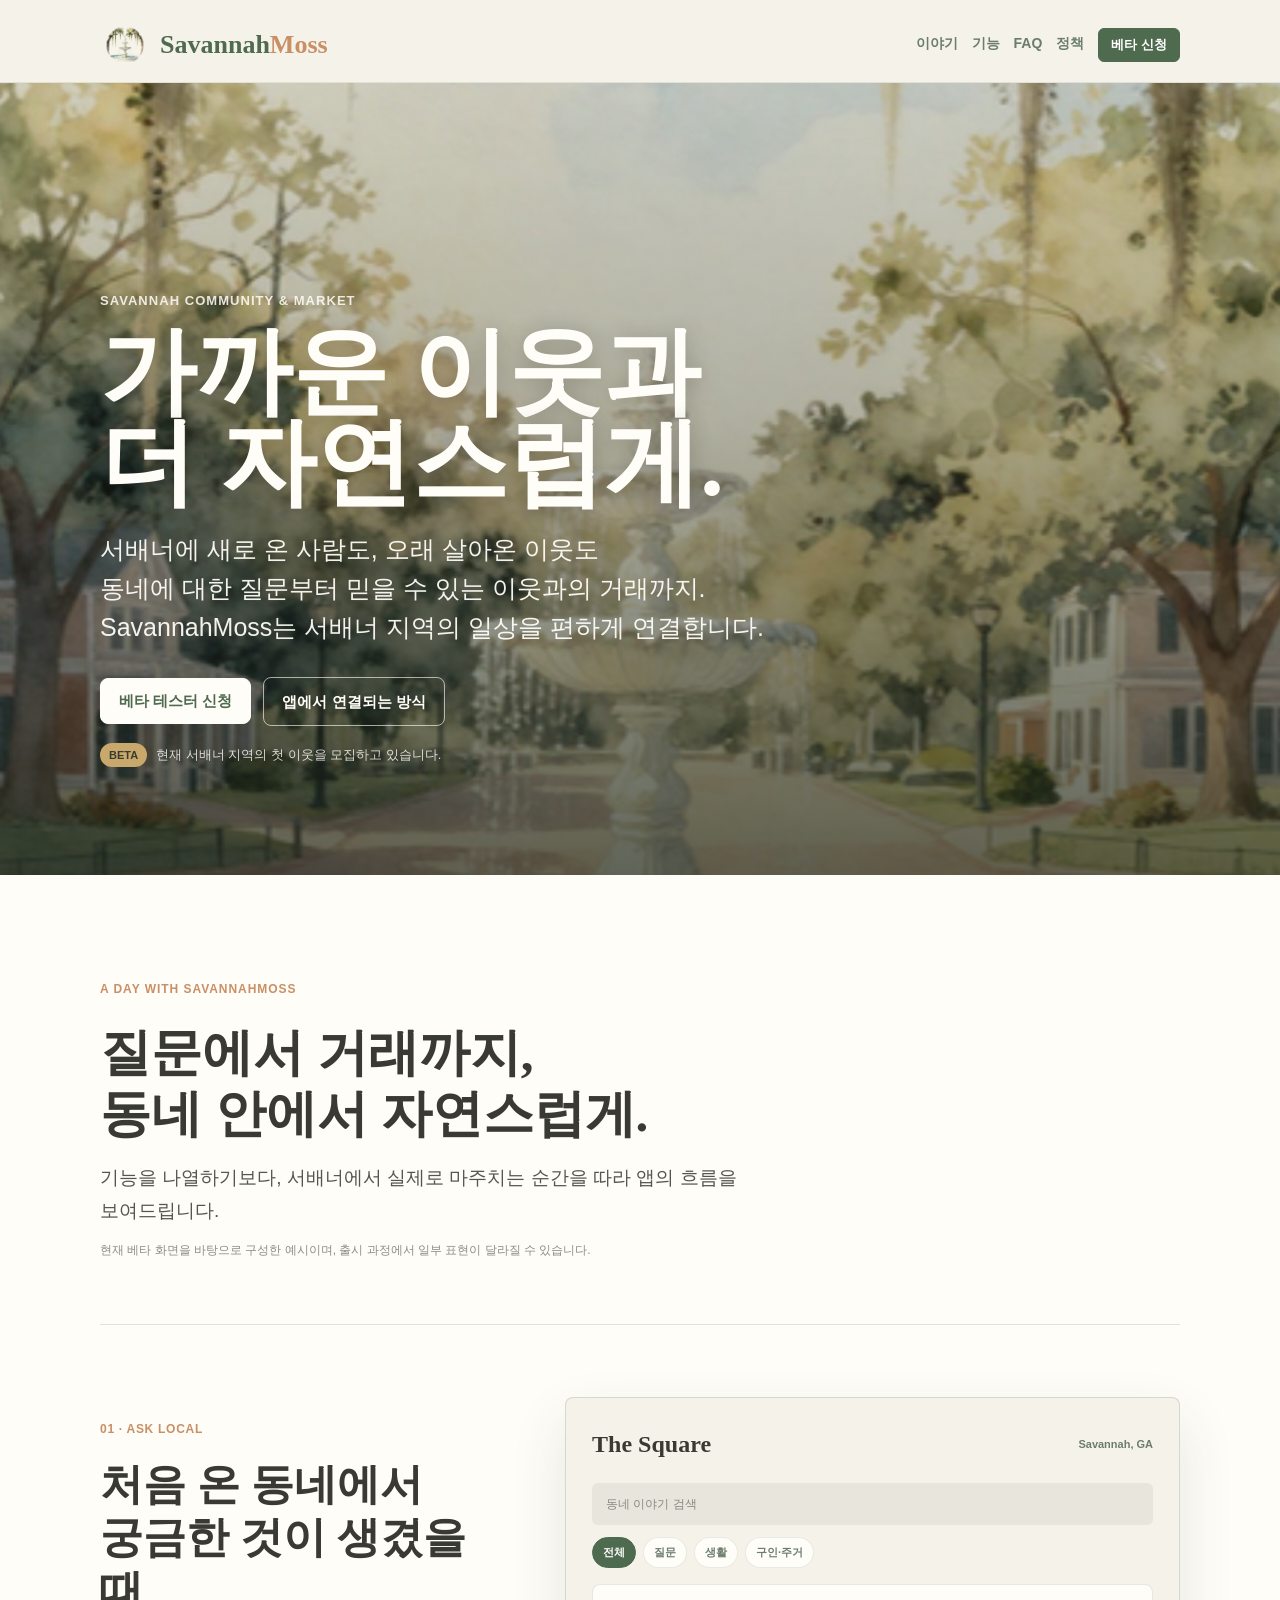
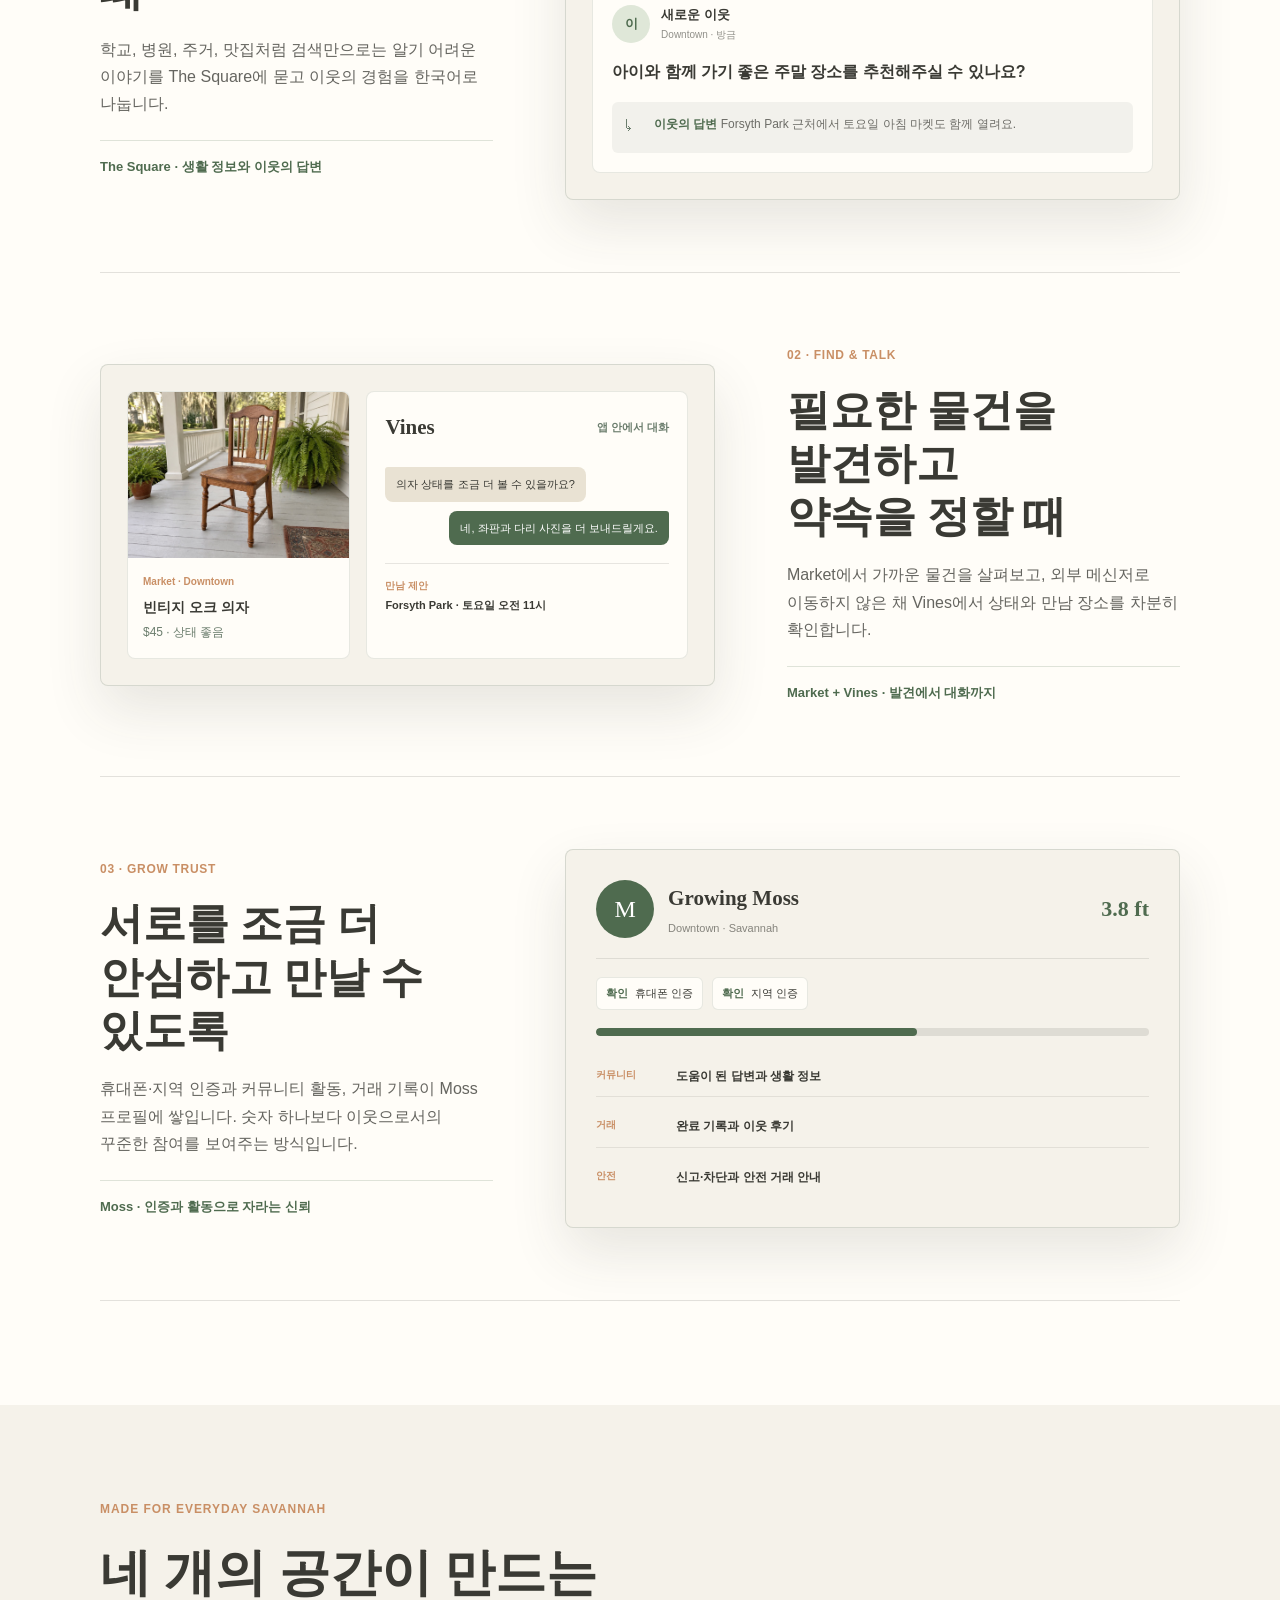
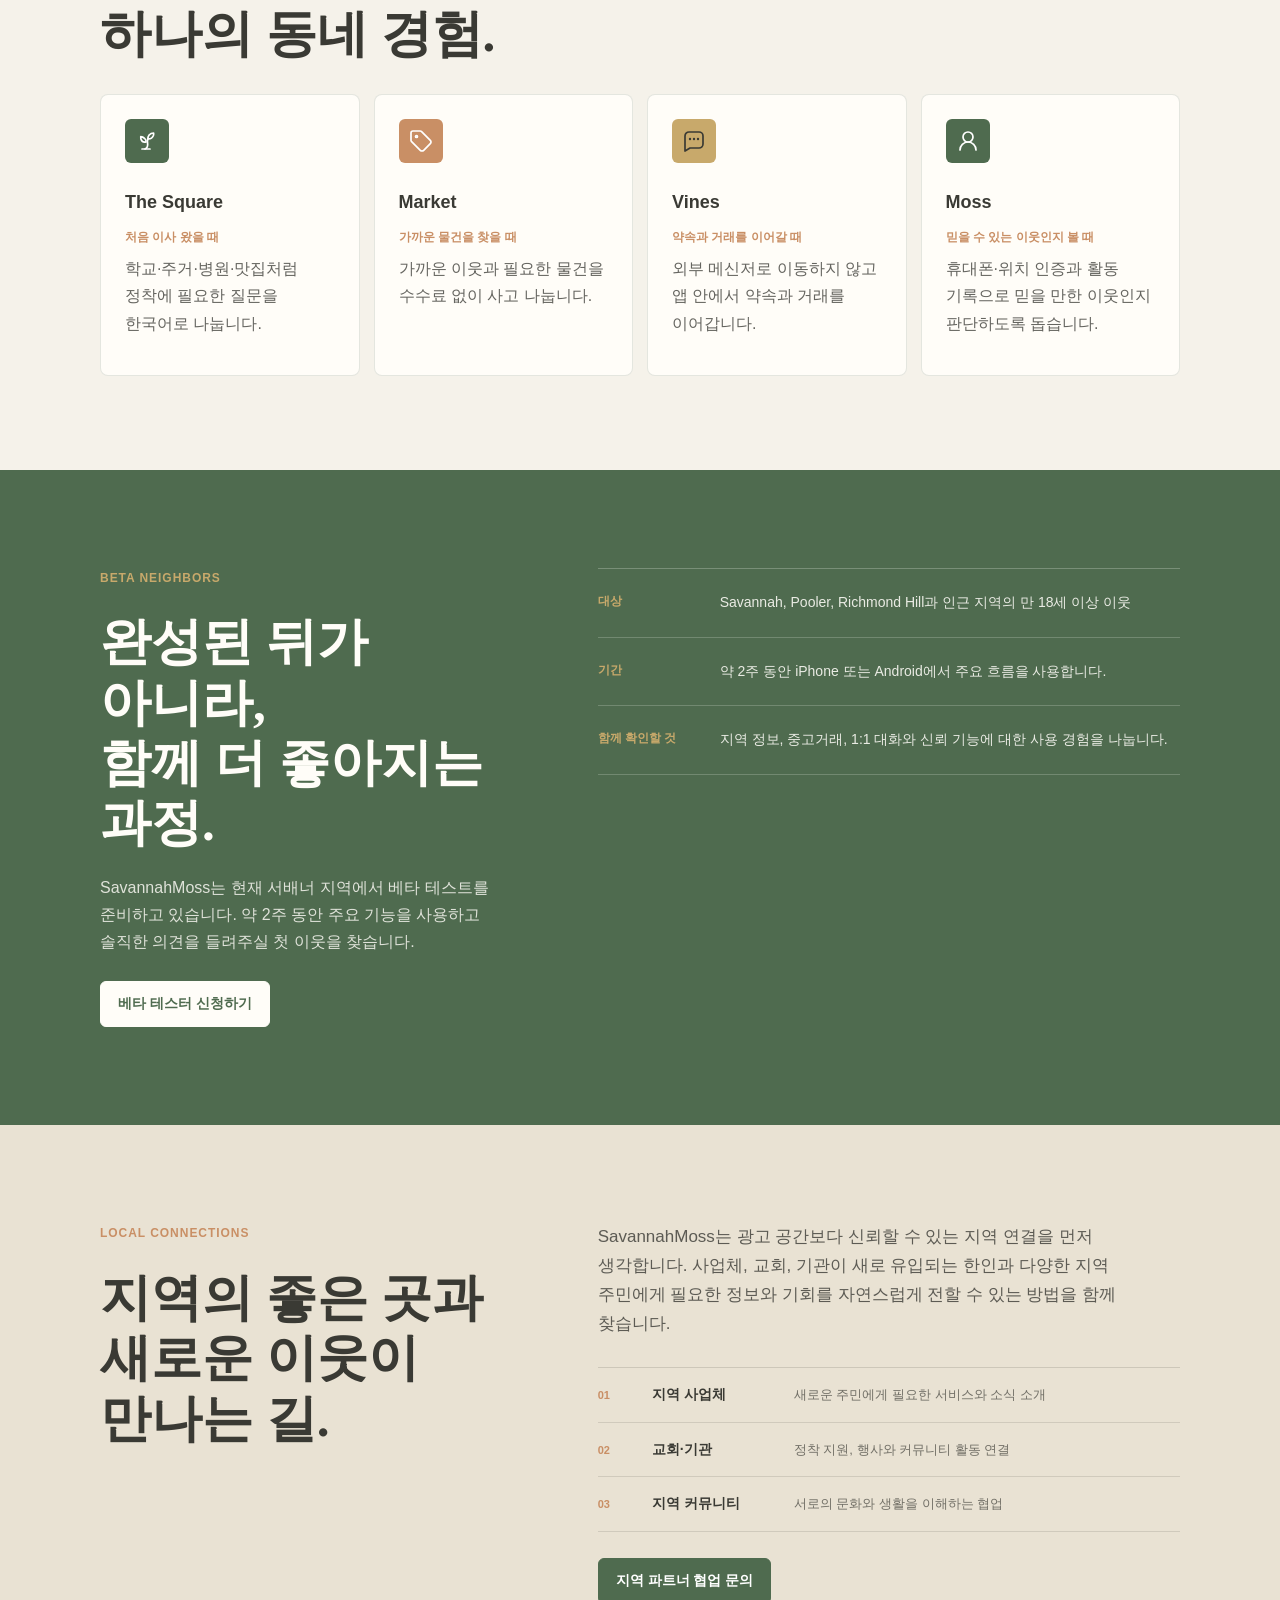
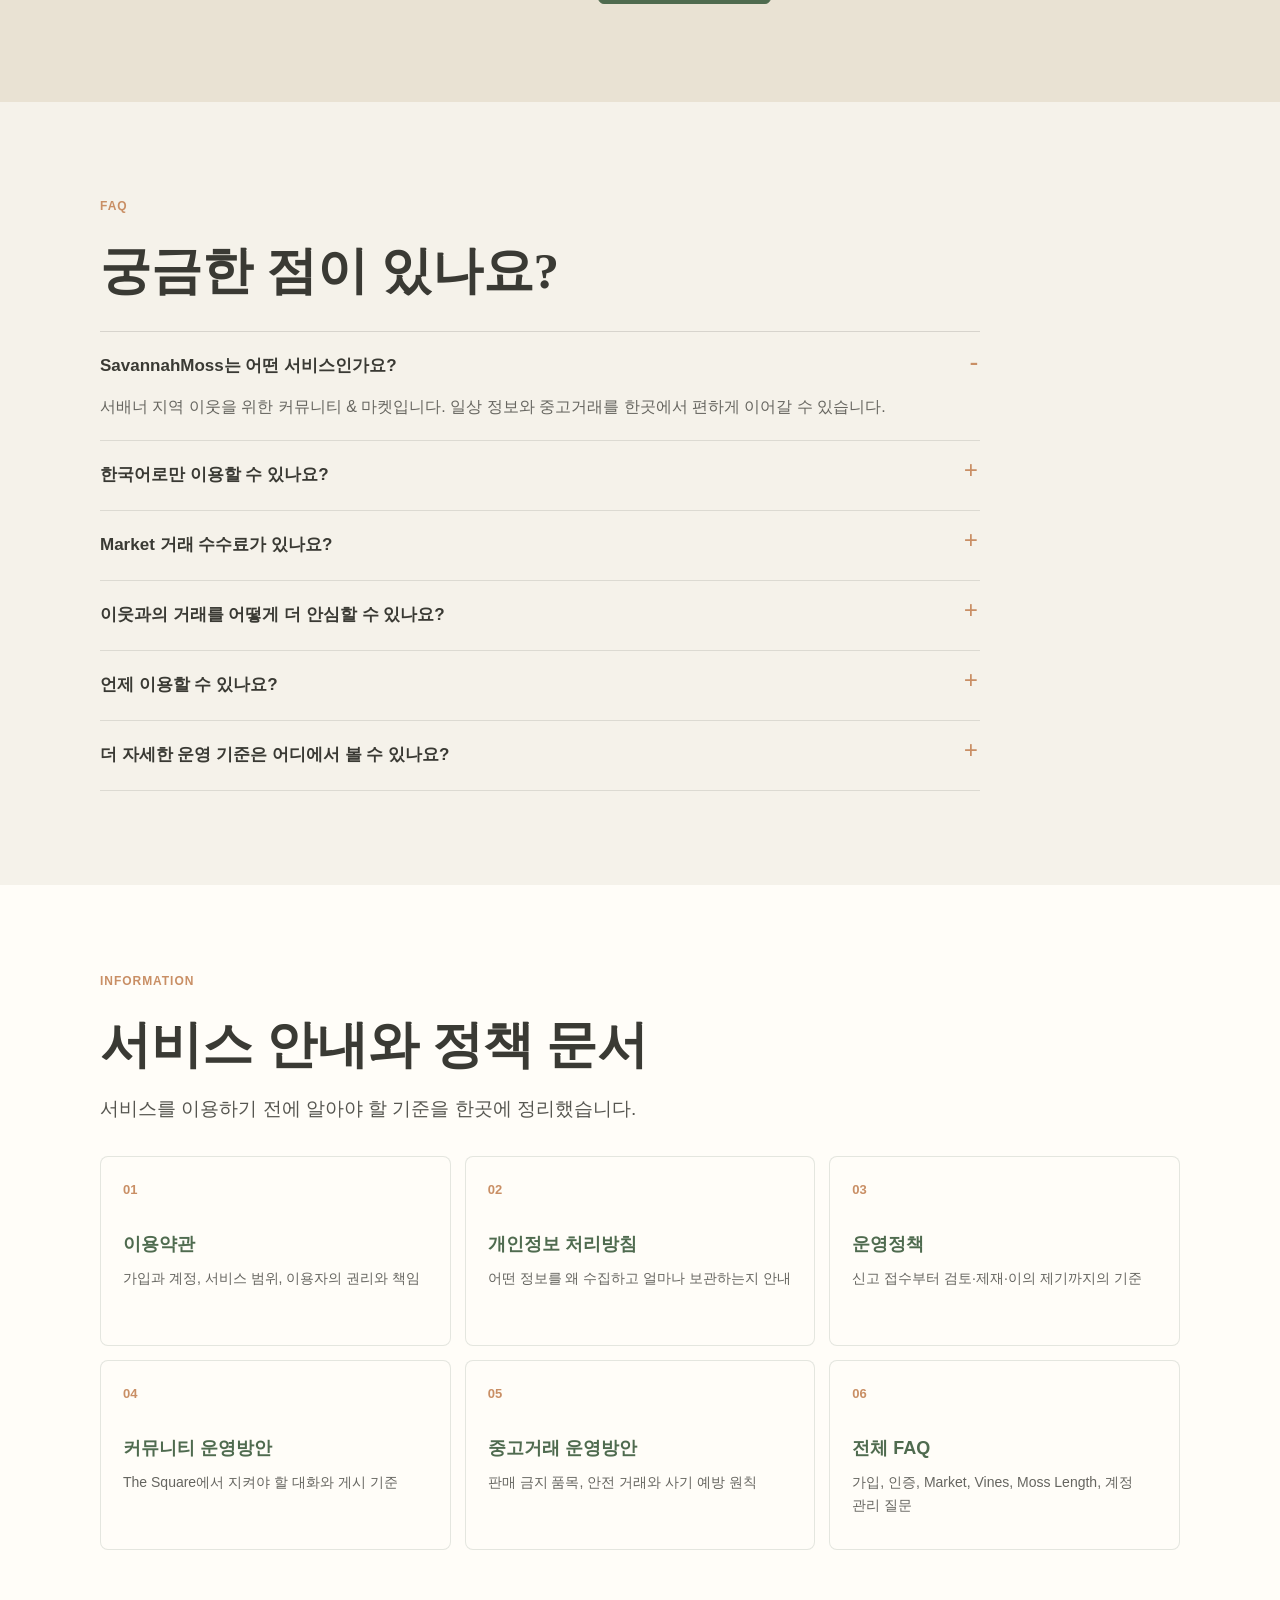
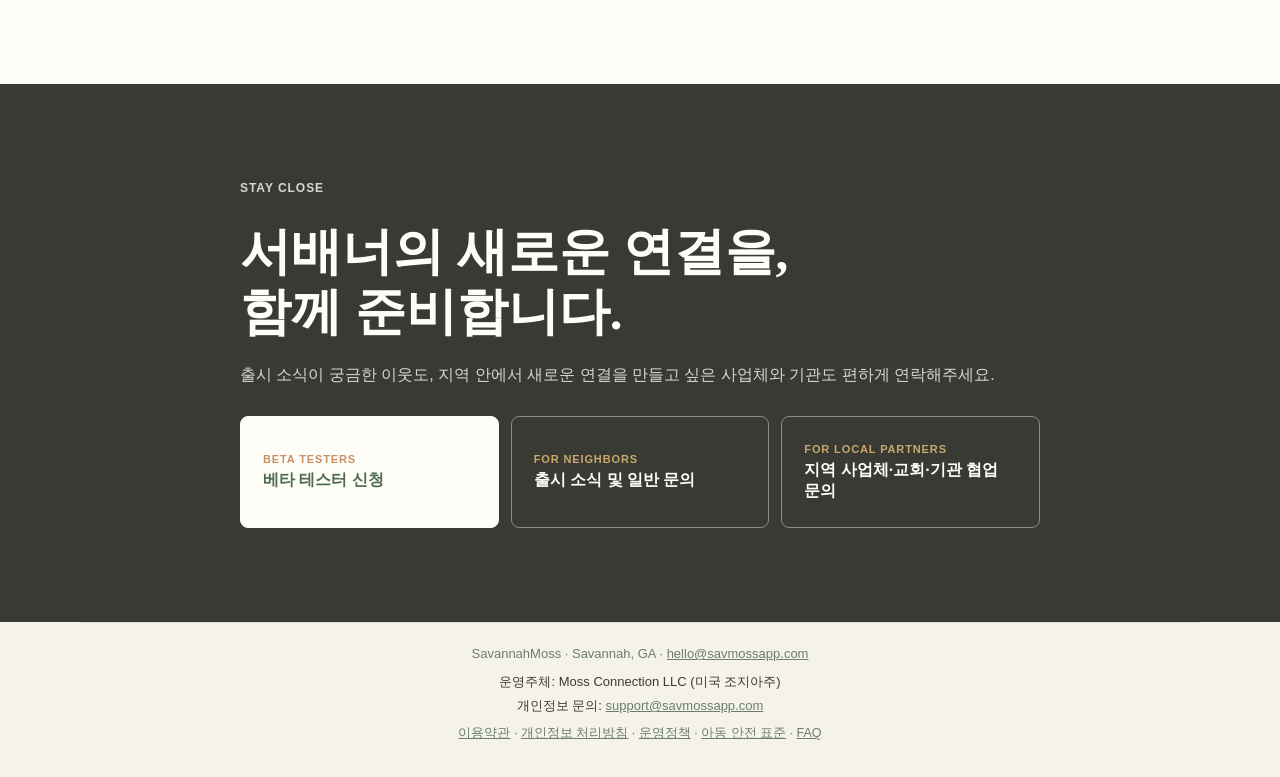
==== commit e28d3055: "Deploy SavannahMoss info site (2026-07-27T14:50:59Z)" ====
--- a/index.html
+++ b/index.html
@@ -24,17 +24,17 @@
   <link rel="preconnect" href="https://fonts.googleapis.com" />
   <link rel="preconnect" href="https://fonts.gstatic.com" crossorigin />
   <link href="https://fonts.googleapis.com/css2?family=Playfair+Display:wght@600;700&amp;family=Noto+Sans+KR:wght@400;500;700&amp;display=swap" rel="stylesheet" />
-  <link rel="icon" type="image/png" sizes="128x128" href="./favicon-tree.png?v=a211223e0542" />
-  <link rel="shortcut icon" href="./favicon-tree.png?v=a211223e0542" />
-  <link rel="apple-touch-icon" href="./favicon-tree.png?v=a211223e0542" />
-  <link rel="stylesheet" href="./style.css?v=a211223e0542" />
-  <script src="./site.js?v=a211223e0542-forms" defer></script>
+  <link rel="icon" type="image/png" sizes="128x128" href="./favicon-tree.png?v=1cf8817903cb" />
+  <link rel="shortcut icon" href="./favicon-tree.png?v=1cf8817903cb" />
+  <link rel="apple-touch-icon" href="./favicon-tree.png?v=1cf8817903cb" />
+  <link rel="stylesheet" href="./style.css?v=1cf8817903cb" />
+  <script src="./site.js?v=1cf8817903cb-forms" defer></script>
 </head>
 <body class="home-page">
   <header class="site-header home-header">
     <div class="wide-wrap header-inner">
       <a class="brand-lockup" href="./index.html" aria-label="SavannahMoss 홈">
-        <img class="brand-mark" src="./header-mark.png?v=a211223e0542" alt="" width="420" height="420" />
+        <img class="brand-mark" src="./header-mark.png?v=1cf8817903cb" alt="" width="420" height="420" />
         <span class="site-title">Savannah<span class="accent">Moss</span></span>
       </a>
       <nav class="site-nav" aria-label="주요 페이지">
@@ -124,7 +124,7 @@
             </div>
             <div class="app-preview market-preview" role="group" aria-label="Market 상품과 Vines 대화 화면 예시">
               <div class="market-listing">
-                <img src="./market-chair.jpg?v=a211223e0542" alt="밝은 서배너 현관에 놓인 빈티지 오크 의자" width="1000" height="750" loading="lazy" />
+                <img src="./market-chair.jpg?v=1cf8817903cb" alt="밝은 서배너 현관에 놓인 빈티지 오크 의자" width="1000" height="750" loading="lazy" />
                 <div class="listing-copy">
                   <span>Market · Downtown</span>
                   <strong>빈티지 오크 의자</strong>
@@ -579,8 +579,7 @@
   <footer class="site-footer wide-footer">
     <div>SavannahMoss · Savannah, GA · <a href="mailto:hello@savmossapp.com">hello@savmossapp.com</a></div>
     <div class="operator-info">
-      <!-- 법인 설립 승인 후 정식 법인명 및 등록 정보를 이 문구에 반영합니다. -->
-      <span>운영 준비: Moss Connection LLC 설립 신청 중</span>
+      <span>운영주체: Moss Connection LLC (미국 조지아주)</span>
       <span>개인정보 문의: <a href="mailto:support@savmossapp.com">support@savmossapp.com</a></span>
     </div>
     <div class="footer-legal">
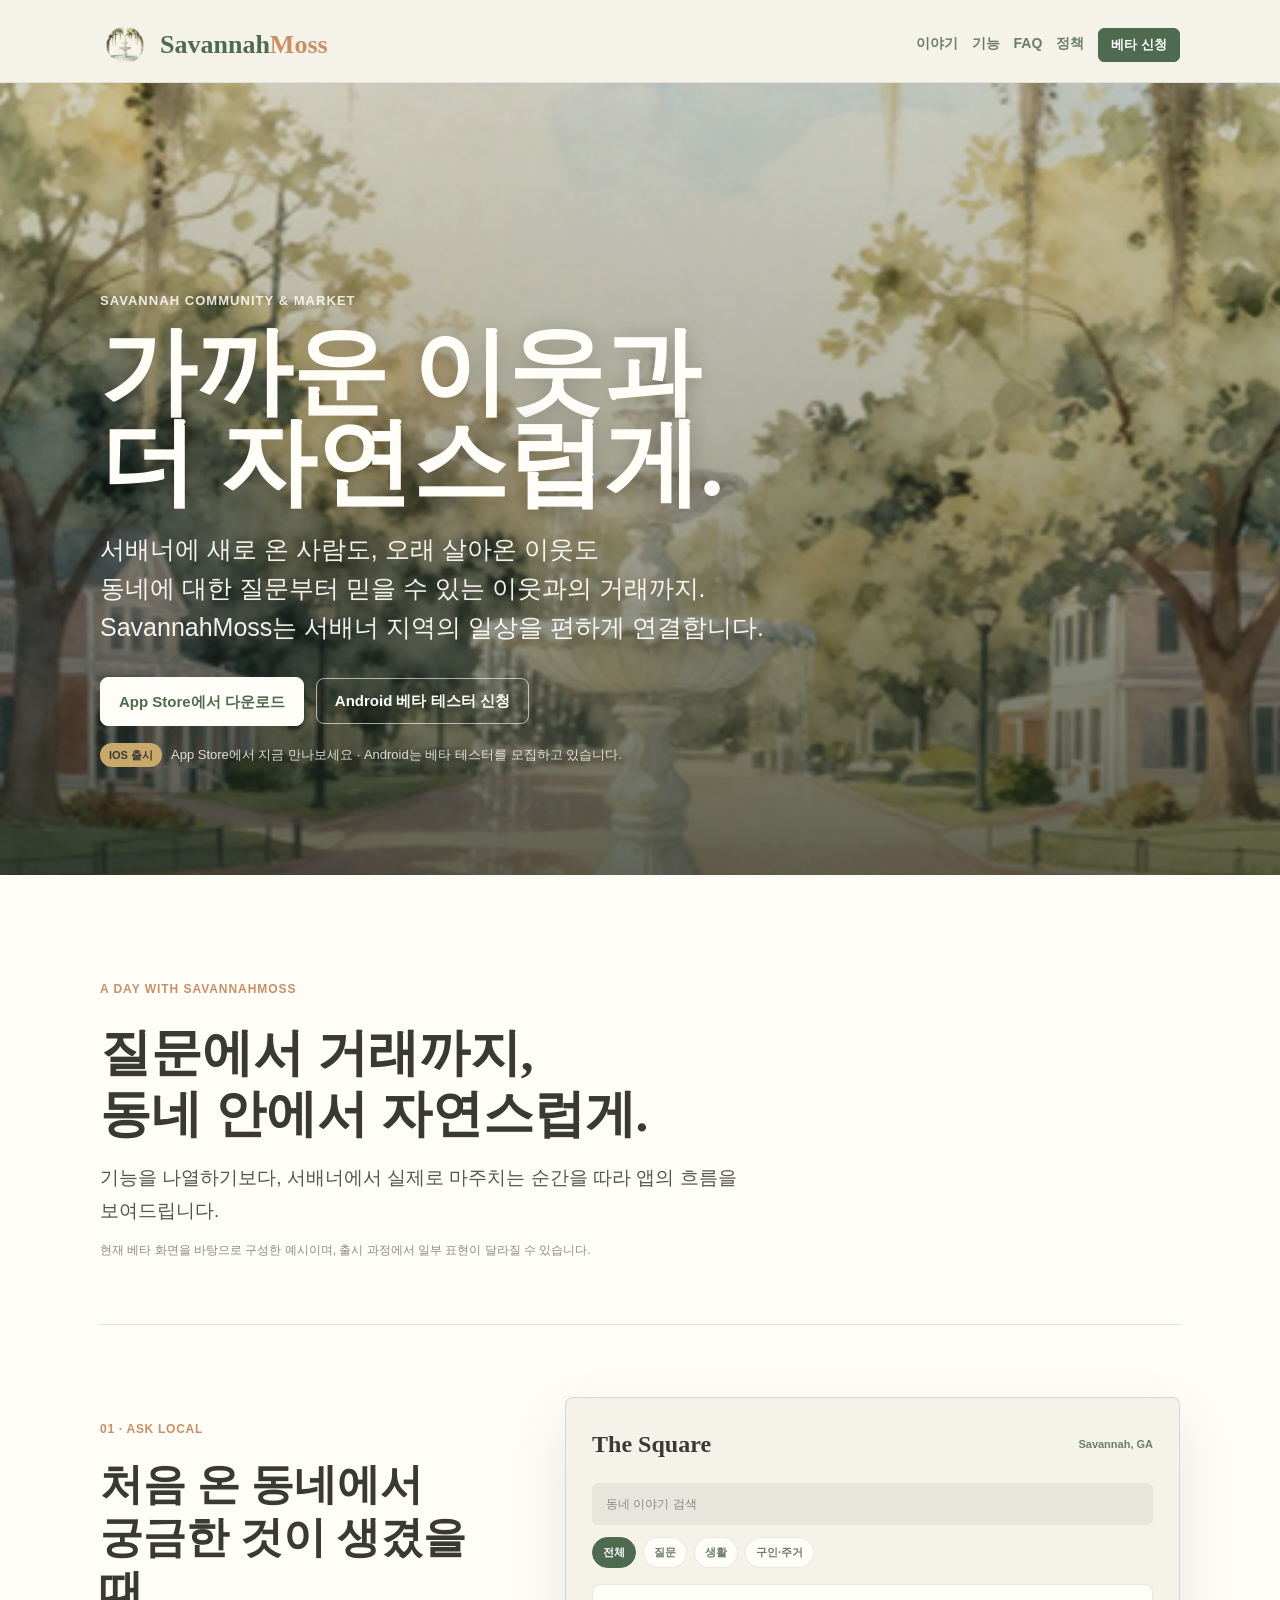
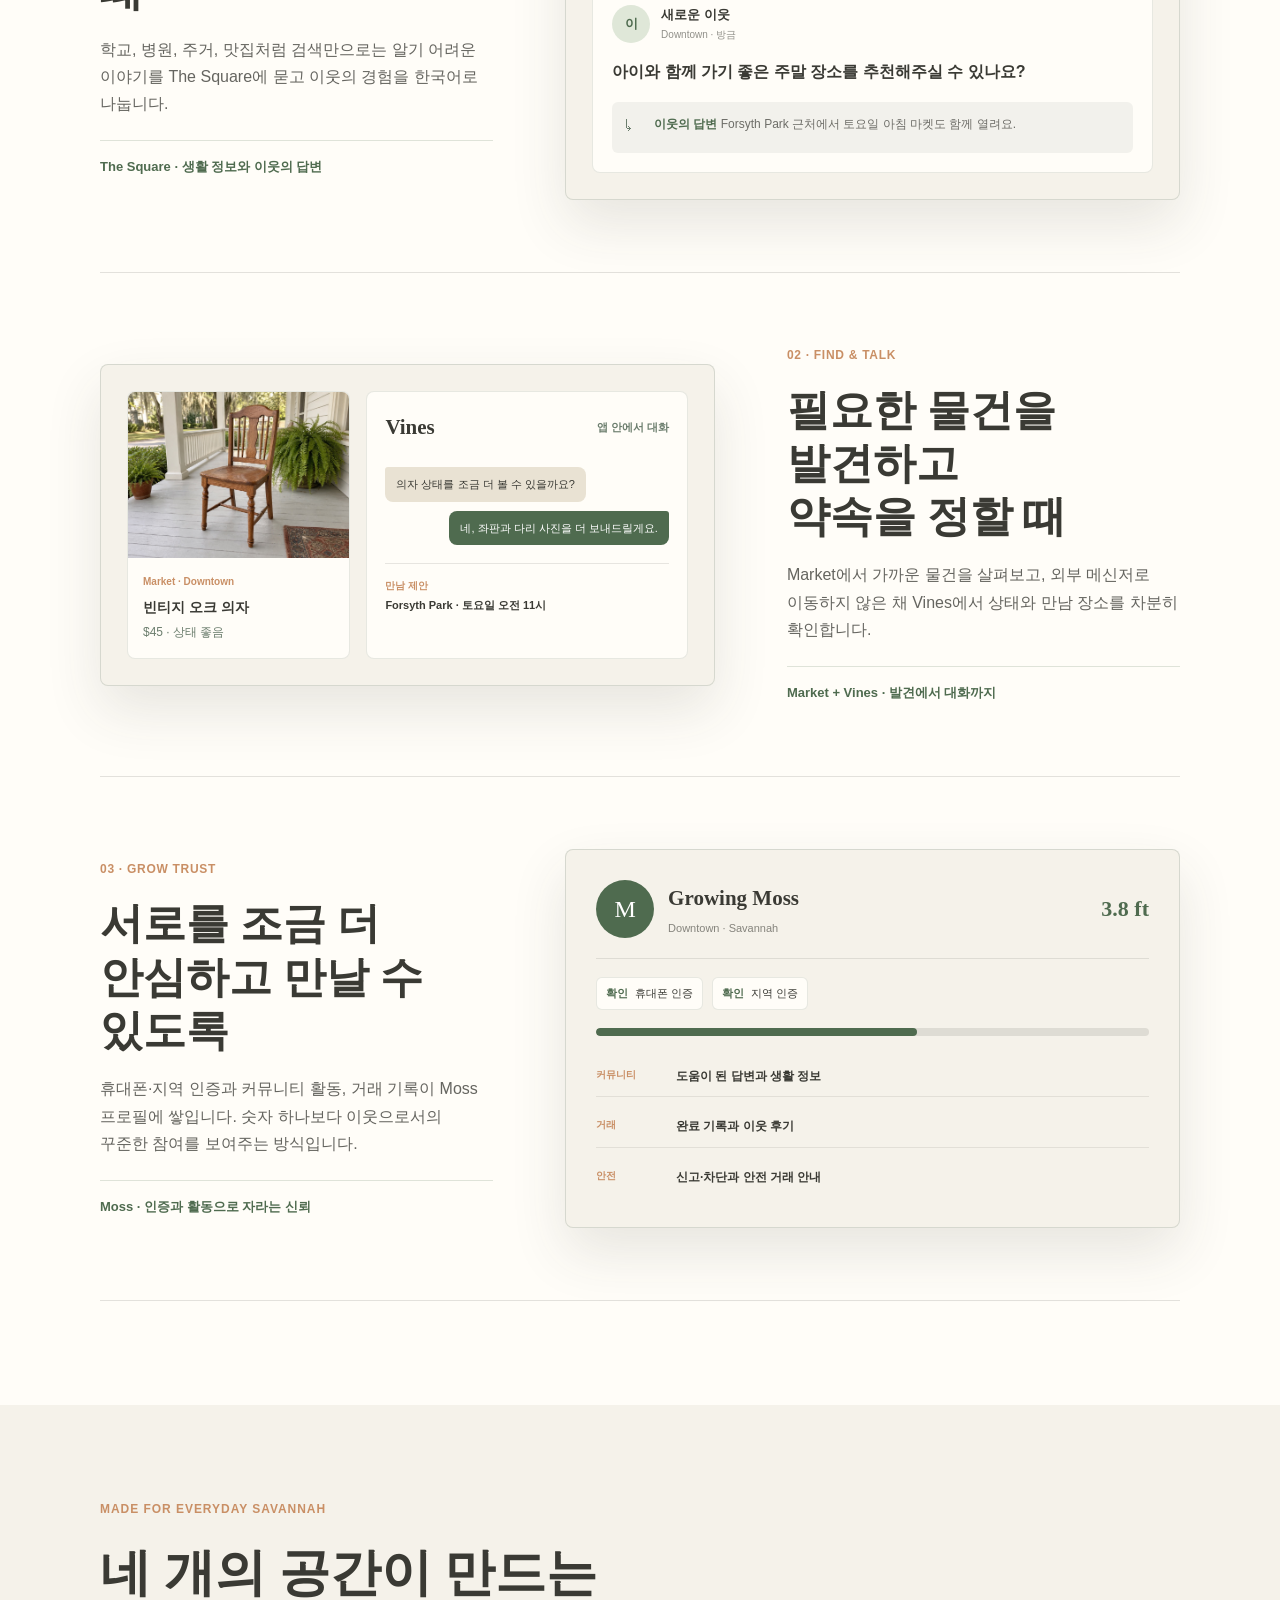
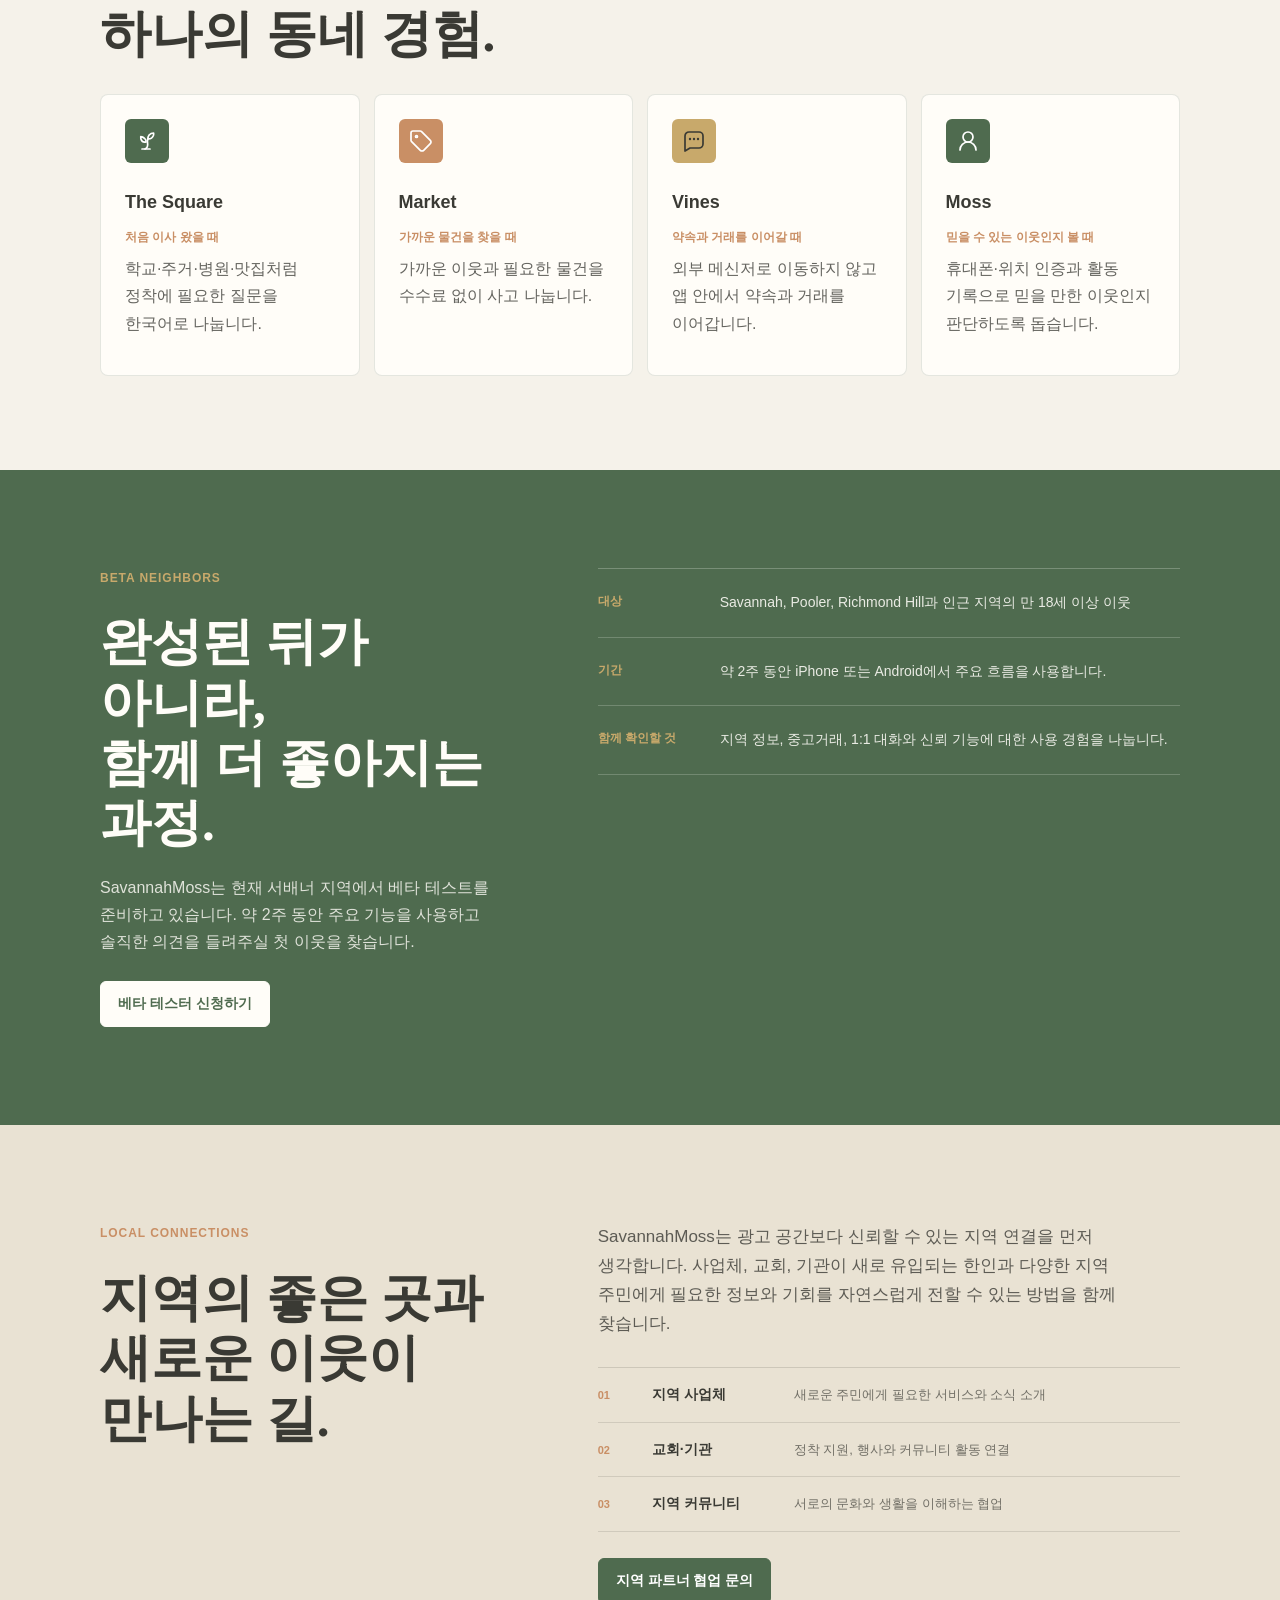
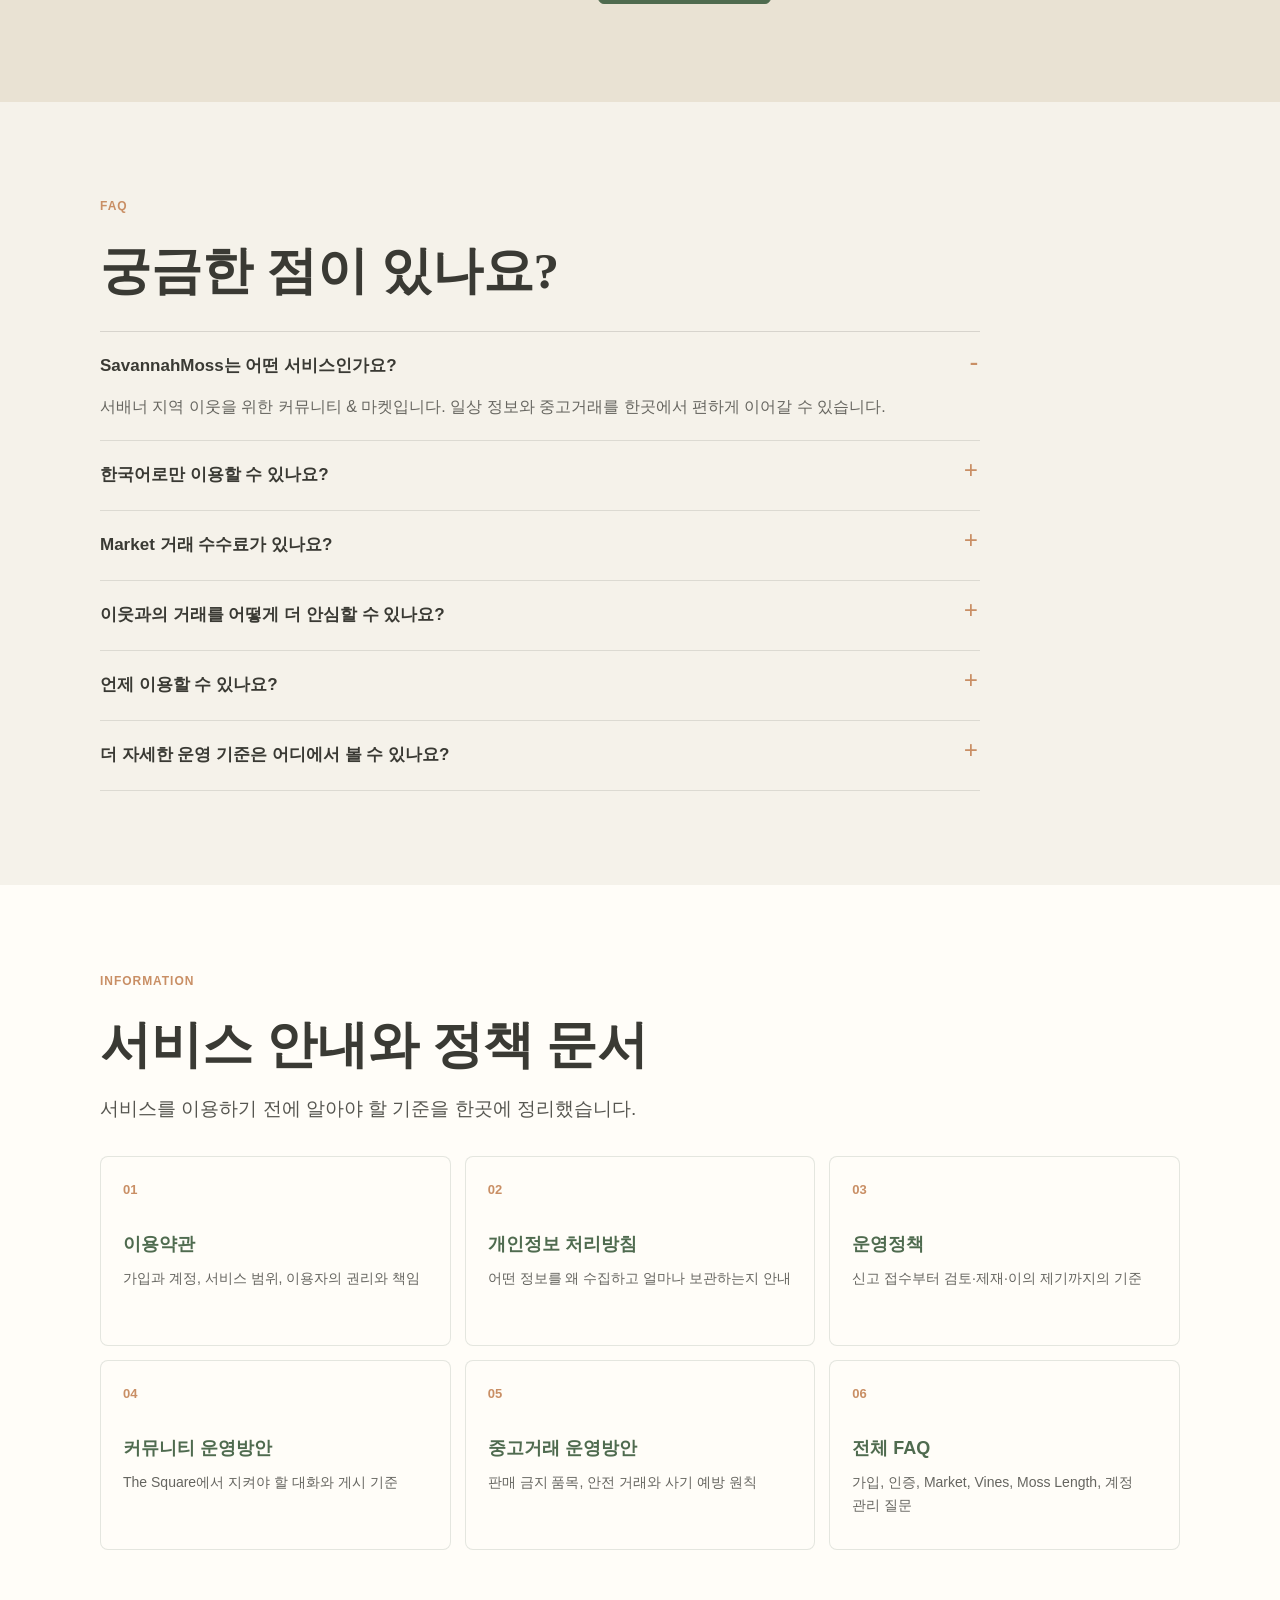
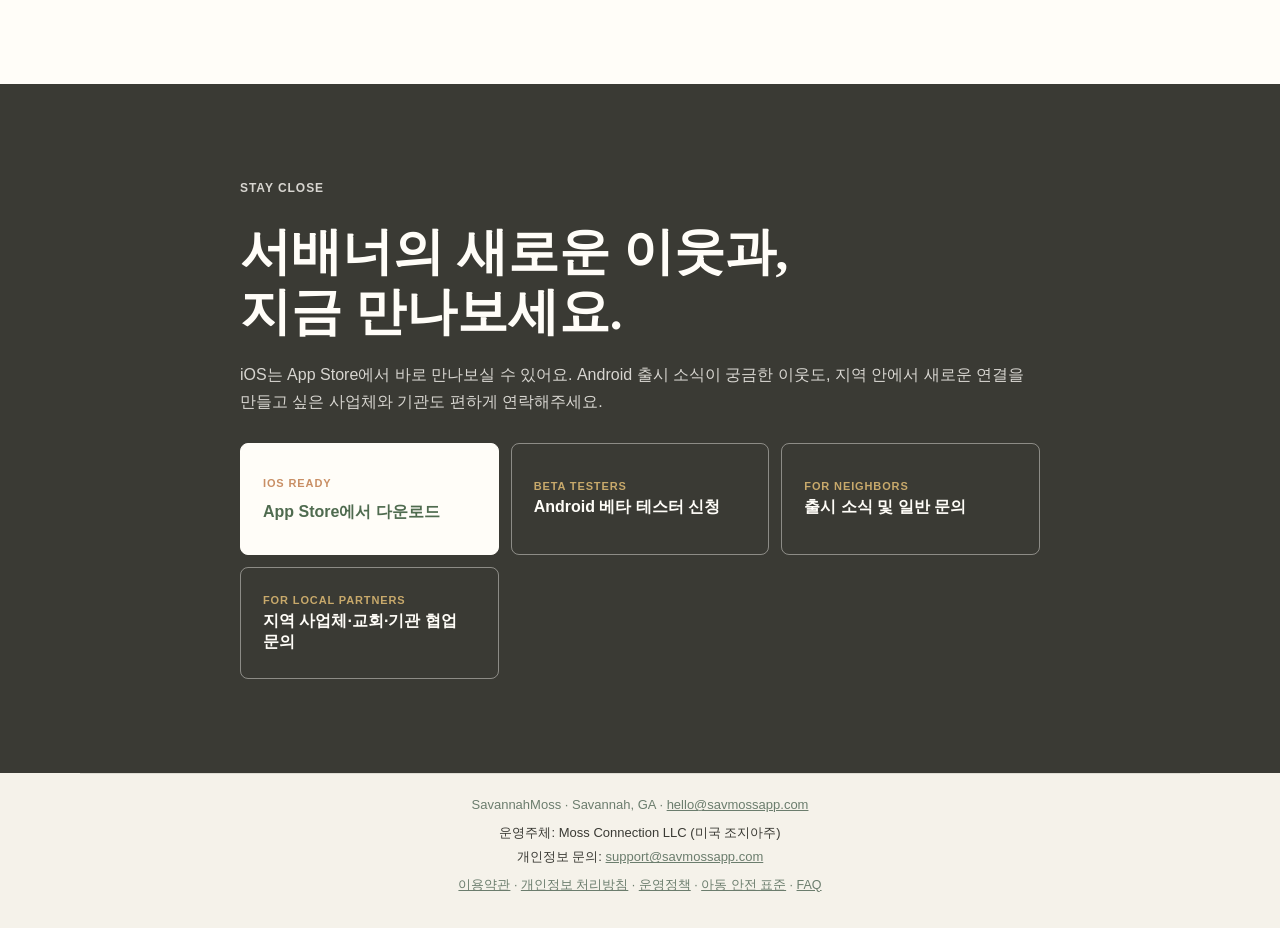
==== commit efe01948: "Deploy SavannahMoss info site (2026-09-12T00:15:14Z)" ====
--- a/index.html
+++ b/index.html
@@ -24,17 +24,17 @@
   <link rel="preconnect" href="https://fonts.googleapis.com" />
   <link rel="preconnect" href="https://fonts.gstatic.com" crossorigin />
   <link href="https://fonts.googleapis.com/css2?family=Playfair+Display:wght@600;700&amp;family=Noto+Sans+KR:wght@400;500;700&amp;display=swap" rel="stylesheet" />
-  <link rel="icon" type="image/png" sizes="128x128" href="./favicon-tree.png?v=1cf8817903cb" />
-  <link rel="shortcut icon" href="./favicon-tree.png?v=1cf8817903cb" />
-  <link rel="apple-touch-icon" href="./favicon-tree.png?v=1cf8817903cb" />
-  <link rel="stylesheet" href="./style.css?v=1cf8817903cb" />
-  <script src="./site.js?v=1cf8817903cb-forms" defer></script>
+  <link rel="icon" type="image/png" sizes="128x128" href="./favicon-tree.png?v=a88044016606" />
+  <link rel="shortcut icon" href="./favicon-tree.png?v=a88044016606" />
+  <link rel="apple-touch-icon" href="./favicon-tree.png?v=a88044016606" />
+  <link rel="stylesheet" href="./style.css?v=a88044016606" />
+  <script src="./site.js?v=a88044016606-forms" defer></script>
 </head>
 <body class="home-page">
   <header class="site-header home-header">
     <div class="wide-wrap header-inner">
       <a class="brand-lockup" href="./index.html" aria-label="SavannahMoss 홈">
-        <img class="brand-mark" src="./header-mark.png?v=1cf8817903cb" alt="" width="420" height="420" />
+        <img class="brand-mark" src="./header-mark.png?v=a88044016606" alt="" width="420" height="420" />
         <span class="site-title">Savannah<span class="accent">Moss</span></span>
       </a>
       <nav class="site-nav" aria-label="주요 페이지">
@@ -60,10 +60,10 @@
           SavannahMoss는 서배너 지역의 일상을 편하게 연결합니다.
         </p>
         <div class="hero-actions" role="group" aria-label="주요 이동">
-          <button class="primary-action" type="button" data-open-dialog="beta-dialog">베타 테스터 신청</button>
-          <a class="secondary-action" href="#experience">앱에서 연결되는 방식</a>
-        </div>
-        <p class="hero-status"><span>Beta</span> 현재 서배너 지역의 첫 이웃을 모집하고 있습니다.</p>
+          <a class="primary-action" href="https://apps.apple.com/us/app/id6791039322" target="_blank" rel="noopener">App Store에서 다운로드</a>
+          <button class="secondary-action" type="button" data-open-dialog="beta-dialog">Android 베타 테스터 신청</button>
+        </div>
+        <p class="hero-status"><span>iOS 출시</span> App Store에서 지금 만나보세요 · Android는 베타 테스터를 모집하고 있습니다.</p>
       </div>
     </section>
 
@@ -124,7 +124,7 @@
             </div>
             <div class="app-preview market-preview" role="group" aria-label="Market 상품과 Vines 대화 화면 예시">
               <div class="market-listing">
-                <img src="./market-chair.jpg?v=1cf8817903cb" alt="밝은 서배너 현관에 놓인 빈티지 오크 의자" width="1000" height="750" loading="lazy" />
+                <img src="./market-chair.jpg?v=a88044016606" alt="밝은 서배너 현관에 놓인 빈티지 오크 의자" width="1000" height="750" loading="lazy" />
                 <div class="listing-copy">
                   <span>Market · Downtown</span>
                   <strong>빈티지 오크 의자</strong>
@@ -310,7 +310,7 @@
         </details>
         <details>
           <summary>언제 이용할 수 있나요?</summary>
-          <p>현재 서배너 지역 베타 테스트를 준비하고 있습니다. 베타 테스터로 신청하거나 일반 문의를 남기면 참여 및 출시 소식을 이메일로 안내드립니다.</p>
+          <p>iOS는 지금 App Store에서 바로 다운로드해 이용하실 수 있습니다. Android는 베타 테스트를 준비하고 있으며, 베타 테스터로 신청하시면 참여 안내를 이메일로 드립니다.</p>
         </details>
         <details>
           <summary>더 자세한 운영 기준은 어디에서 볼 수 있나요?</summary>
@@ -364,12 +364,16 @@
     <section class="contact-band" id="contact">
       <div class="wide-wrap final-cta">
         <p class="section-kicker">Stay close</p>
-        <h2>서배너의 새로운 연결을,<br />함께 준비합니다.</h2>
-        <p>출시 소식이 궁금한 이웃도, 지역 안에서 새로운 연결을 만들고 싶은 사업체와 기관도 편하게 연락해주세요.</p>
+        <h2>서배너의 새로운 이웃과,<br />지금 만나보세요.</h2>
+        <p>iOS는 App Store에서 바로 만나보실 수 있어요. Android 출시 소식이 궁금한 이웃도, 지역 안에서 새로운 연결을 만들고 싶은 사업체와 기관도 편하게 연락해주세요.</p>
         <div class="contact-actions" role="group" aria-label="문의 및 신청 유형">
-          <button class="contact-action primary" type="button" data-open-dialog="beta-dialog">
+          <a class="contact-action primary" href="https://apps.apple.com/us/app/id6791039322" target="_blank" rel="noopener">
+            <span>iOS ready</span>
+            <strong>App Store에서 다운로드</strong>
+          </a>
+          <button class="contact-action secondary" type="button" data-open-dialog="beta-dialog">
             <span>Beta testers</span>
-            <strong>베타 테스터 신청</strong>
+            <strong>Android 베타 테스터 신청</strong>
           </button>
           <button class="contact-action secondary" type="button" data-open-dialog="contact-dialog" data-inquiry-type="launch">
             <span>For neighbors</span>
--- a/style.css
+++ b/style.css
@@ -1958,7 +1958,7 @@
 
 .contact-actions {
   display: grid;
-  grid-template-columns: repeat(3, minmax(0, 1fr));
+  grid-template-columns: repeat(auto-fit, minmax(220px, 1fr));
   gap: 12px;
   margin-top: 28px;
 }
